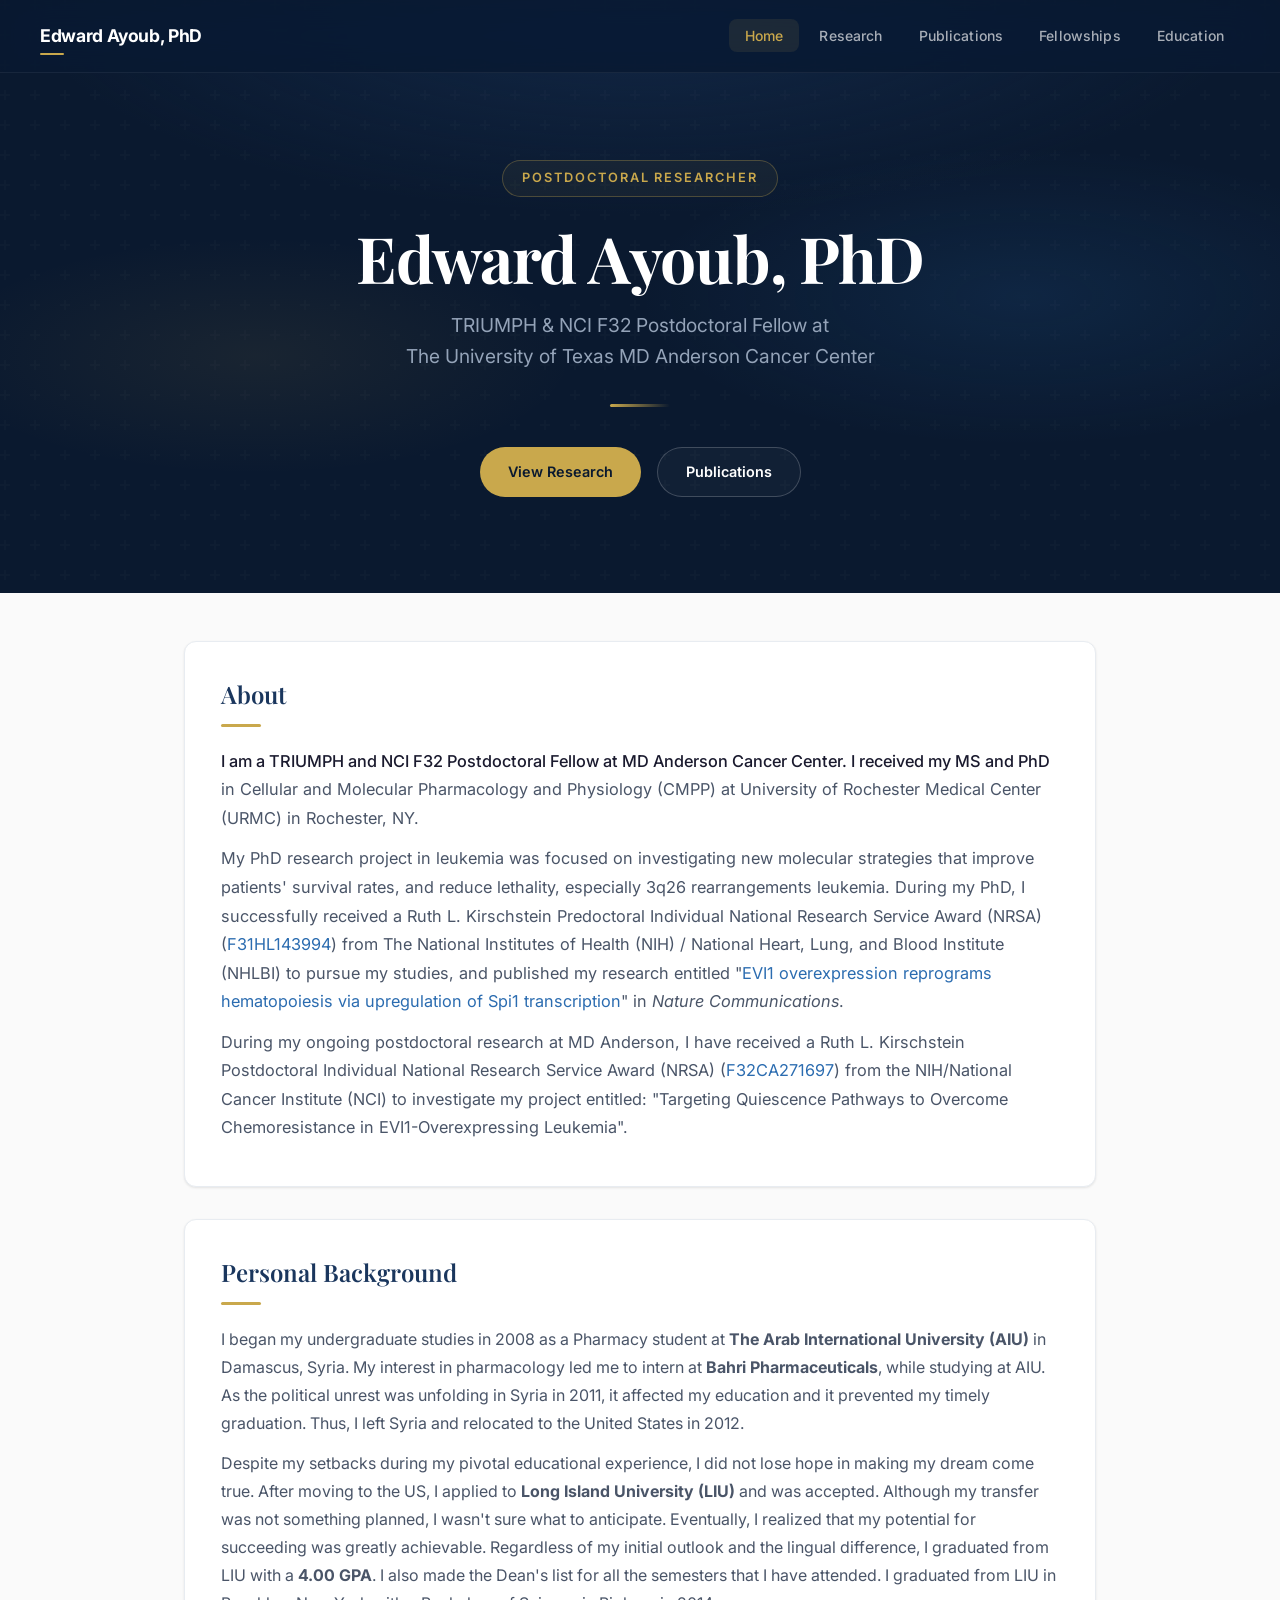
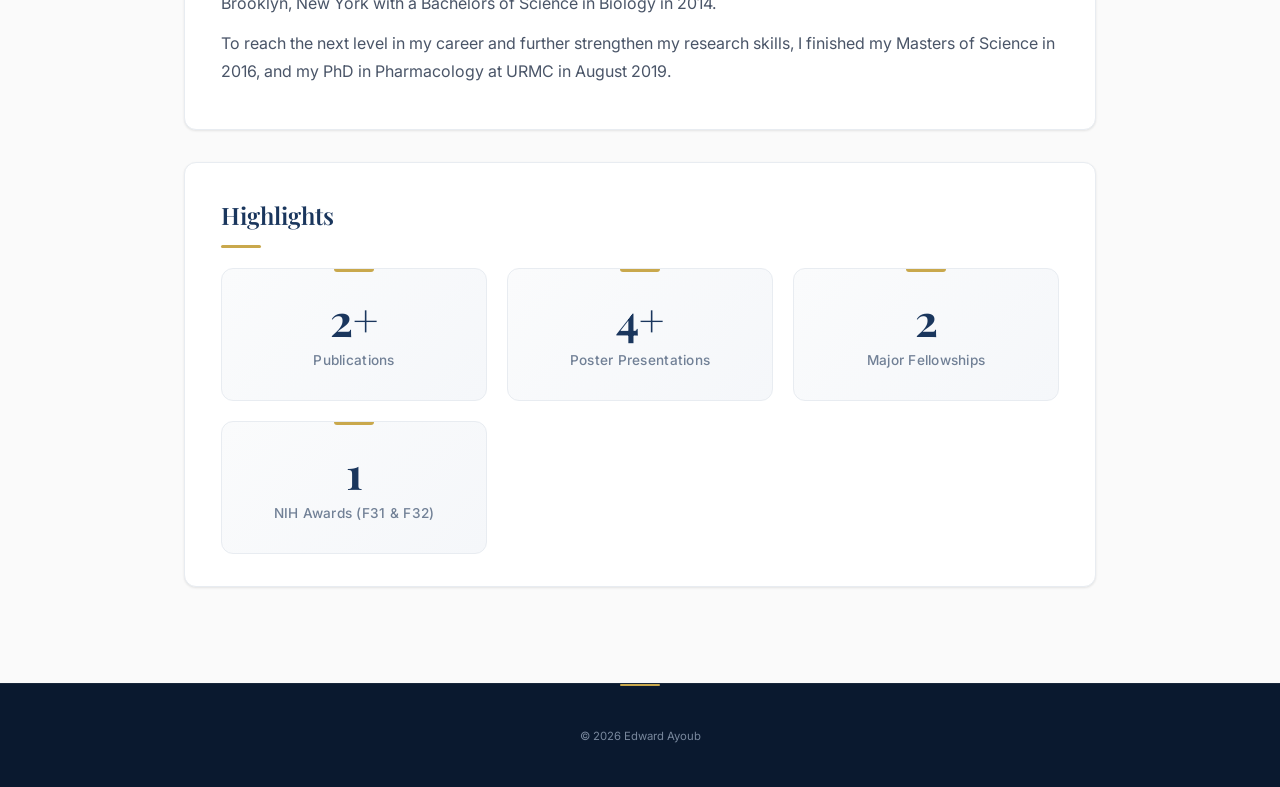
==== index.html @ 40de3624 "Redesign website with premium academic portfolio theme - Playfair Display + Inter font pairing for e" ====
<!doctype html>
<html lang="en">
<head>
  <meta charset="utf-8" />
  <meta name="viewport" content="width=device-width, initial-scale=1" />
  <title>Edward Ayoub, PhD</title>
  <meta name="description" content="Edward Ayoub, PhD — TRIUMPH/NCI F32 Postdoctoral Fellow at MD Anderson Cancer Center. Leukemia researcher, NIH-funded scientist." />
  <meta name="theme-color" content="#0a192f" />
  <link rel="stylesheet" href="styles.css" />
</head>
<body>

  <nav class="navbar">
    <div class="navbar-inner">
      <a class="nav-brand" href="index.html">Edward Ayoub, PhD</a>
      <button class="hamburger" aria-label="Toggle navigation" aria-expanded="false">&#9776;</button>
      <ul class="nav-links">
        <li><a href="index.html">Home</a></li>
        <li><a href="research.html">Research</a></li>
        <li><a href="publications.html">Publications</a></li>
        <li><a href="fellowships.html">Fellowships</a></li>
        <li><a href="education.html">Education</a></li>
      </ul>
    </div>
  </nav>

  <header class="hero">
    <div class="hero-content">
      <div class="hero-label reveal">Postdoctoral Researcher</div>
      <h1 class="reveal reveal-delay-1">Edward Ayoub, PhD</h1>
      <p class="subtitle reveal reveal-delay-2">TRIUMPH &amp; NCI F32 Postdoctoral Fellow at<br />The University of Texas MD Anderson Cancer Center</p>
      <div class="hero-divider reveal reveal-delay-3"></div>
      <div class="hero-links reveal reveal-delay-3">
        <a href="research.html" class="btn-primary">View Research</a>
        <a href="publications.html" class="btn-outline">Publications</a>
      </div>
    </div>
  </header>

  <main class="container">

    <section class="section-card intro-section reveal">
      <h2>About</h2>
      <p>
        I am a TRIUMPH and NCI F32 Postdoctoral Fellow at MD Anderson Cancer Center. I received my MS and PhD in Cellular and Molecular Pharmacology and Physiology (CMPP) at University of Rochester Medical Center (URMC) in Rochester, NY.
      </p>
      <p>
        My PhD research project in leukemia was focused on investigating new molecular strategies that improve patients' survival rates, and reduce lethality, especially 3q26 rearrangements leukemia. During my PhD, I successfully received a Ruth L. Kirschstein Predoctoral Individual National Research Service Award (NRSA) (<a href="https://reporter.nih.gov/search/xqMYMJYOhk6HEqbbfoUJxA/project-details/9617629">F31HL143994</a>) from The National Institutes of Health (NIH) / National Heart, Lung, and Blood Institute (NHLBI) to pursue my studies, and published my research entitled
        "<a href="https://www.nature.com/articles/s41467-018-06613-1">EVI1 overexpression reprograms hematopoiesis via upregulation of Spi1 transcription</a>" in <em>Nature Communications</em>.
      </p>
      <p>
        During my ongoing postdoctoral research at MD Anderson, I have received a Ruth L. Kirschstein Postdoctoral Individual National Research Service Award (NRSA) (<a href="https://reporter.nih.gov/search/xqMYMJYOhk6HEqbbfoUJxA/project-details/10390029">F32CA271697</a>) from the NIH/National Cancer Institute (NCI) to investigate my project entitled: "Targeting Quiescence Pathways to Overcome Chemoresistance in EVI1-Overexpressing Leukemia".
      </p>
    </section>

    <section class="section-card reveal">
      <h2>Personal Background</h2>
      <p>
        I began my undergraduate studies in 2008 as a Pharmacy student at <strong>The Arab International University (AIU)</strong> in Damascus, Syria. My interest in pharmacology led me to intern at <strong>Bahri Pharmaceuticals</strong>, while studying at AIU. As the political unrest was unfolding in Syria in 2011, it affected my education and it prevented my timely graduation. Thus, I left Syria and relocated to the United States in 2012.
      </p>
      <p>
        Despite my setbacks during my pivotal educational experience, I did not lose hope in making my dream come true. After moving to the US, I applied to <strong>Long Island University (LIU)</strong> and was accepted. Although my transfer was not something planned, I wasn't sure what to anticipate. Eventually, I realized that my potential for succeeding was greatly achievable. Regardless of my initial outlook and the lingual difference, I graduated from LIU with a <strong>4.00 GPA</strong>. I also made the Dean's list for all the semesters that I have attended. I graduated from LIU in Brooklyn, New York with a Bachelors of Science in Biology in 2014.
      </p>
      <p>
        To reach the next level in my career and further strengthen my research skills, I finished my Masters of Science in 2016, and my PhD in Pharmacology at URMC in August 2019.
      </p>
    </section>

    <section class="section-card reveal">
      <h2>Highlights</h2>
      <div class="highlights">
        <div class="highlight-card reveal reveal-delay-1">
          <div class="number" data-count="4" data-suffix="+">0</div>
          <div class="label">Publications</div>
        </div>
        <div class="highlight-card reveal reveal-delay-2">
          <div class="number" data-count="6" data-suffix="+">0</div>
          <div class="label">Poster Presentations</div>
        </div>
        <div class="highlight-card reveal reveal-delay-3">
          <div class="number" data-count="4" data-suffix="">0</div>
          <div class="label">Major Fellowships</div>
        </div>
        <div class="highlight-card reveal reveal-delay-4">
          <div class="number" data-count="2" data-suffix="">0</div>
          <div class="label">NIH Awards (F31 &amp; F32)</div>
        </div>
      </div>
    </section>

  </main>

  <footer>
    <small>&copy; <span id="year"></span></small>
  </footer>

  <script src="app.js"></script>
</body>
</html>
---- styles.css ----
/* ═══════════════════════════════════════════════════════
   Edward Ayoub, PhD — Premium Academic Portfolio
   ═══════════════════════════════════════════════════════ */

@import url('https://fonts.googleapis.com/css2?family=Inter:wght@300;400;500;600;700;800&family=Playfair+Display:ital,wght@0,500;0,600;0,700;1,500&display=swap');

:root {
  /* ── Color Palette ── */
  --bg: #fafafa;
  --bg-alt: #f3f4f6;
  --card: #ffffff;
  --text: #1a1a2e;
  --text-secondary: #4a5568;
  --muted: #718096;
  --accent: #1a365d;
  --accent-light: #2b6cb0;
  --accent-glow: #3182ce;
  --gold: #c9a84c;
  --gold-light: #d4b65c;
  --border: #e8ecf1;
  --border-light: #f0f3f7;
  --hero-bg: #0a192f;
  --hero-bg-2: #112240;
  --hero-text: #e2e8f0;
  --shadow-sm: 0 1px 3px rgba(0, 0, 0, 0.06), 0 1px 2px rgba(0, 0, 0, 0.04);
  --shadow-md: 0 4px 16px rgba(0, 0, 0, 0.08), 0 2px 4px rgba(0, 0, 0, 0.04);
  --shadow-lg: 0 12px 40px rgba(0, 0, 0, 0.1), 0 4px 12px rgba(0, 0, 0, 0.05);
  --shadow-xl: 0 20px 60px rgba(0, 0, 0, 0.12), 0 8px 20px rgba(0, 0, 0, 0.06);
  --radius: 12px;
  --radius-lg: 20px;
  --transition: 0.3s cubic-bezier(0.4, 0, 0.2, 1);
  --transition-slow: 0.5s cubic-bezier(0.4, 0, 0.2, 1);
}

/* ── Reset ── */
*,
*::before,
*::after {
  box-sizing: border-box;
  margin: 0;
  padding: 0;
}

html {
  scroll-behavior: smooth;
  -webkit-font-smoothing: antialiased;
  -moz-osx-font-smoothing: grayscale;
}

body {
  font-family: 'Inter', system-ui, -apple-system, sans-serif;
  color: var(--text);
  background: var(--bg);
  line-height: 1.7;
  overflow-x: hidden;
}

::selection {
  background: var(--gold);
  color: var(--hero-bg);
}

a {
  color: var(--accent-light);
  text-decoration: none;
  transition: color var(--transition);
}

a:hover {
  color: var(--gold);
}

img {
  max-width: 100%;
  display: block;
}

/* ═══════════════════════════════════════════════════════
   Navigation
   ═══════════════════════════════════════════════════════ */
.navbar {
  position: fixed;
  top: 0;
  left: 0;
  right: 0;
  z-index: 1000;
  padding: 0 2rem;
  background: rgba(10, 25, 47, 0.85);
  backdrop-filter: blur(20px) saturate(180%);
  -webkit-backdrop-filter: blur(20px) saturate(180%);
  border-bottom: 1px solid rgba(255, 255, 255, 0.06);
  transition: all var(--transition);
}

.navbar.scrolled {
  background: rgba(10, 25, 47, 0.95);
  box-shadow: 0 4px 30px rgba(0, 0, 0, 0.2);
}

.navbar-inner {
  max-width: 1200px;
  margin: 0 auto;
  display: flex;
  align-items: center;
  justify-content: space-between;
  height: 72px;
}

.nav-brand {
  color: #fff;
  font-weight: 700;
  font-size: 1.1rem;
  text-decoration: none;
  letter-spacing: -0.02em;
  transition: color var(--transition);
  position: relative;
}

.nav-brand::after {
  content: '';
  position: absolute;
  bottom: -4px;
  left: 0;
  width: 24px;
  height: 2px;
  background: var(--gold);
  border-radius: 2px;
}

.nav-brand:hover {
  color: var(--gold);
}

.nav-links {
  list-style: none;
  display: flex;
  gap: 0.25rem;
  align-items: center;
}

.nav-links a {
  color: rgba(255, 255, 255, 0.65);
  text-decoration: none;
  padding: 0.5rem 1rem;
  border-radius: 8px;
  font-size: 0.875rem;
  font-weight: 500;
  letter-spacing: 0.01em;
  transition: all var(--transition);
  position: relative;
}

.nav-links a:hover {
  color: #fff;
  background: rgba(255, 255, 255, 0.08);
}

.nav-links a.active {
  color: var(--gold);
  background: rgba(201, 168, 76, 0.1);
}

.hamburger {
  display: none;
  background: none;
  border: 1px solid rgba(255, 255, 255, 0.15);
  color: #fff;
  font-size: 1.25rem;
  cursor: pointer;
  padding: 0.4rem 0.6rem;
  border-radius: 8px;
  transition: all var(--transition);
}

.hamburger:hover {
  background: rgba(255, 255, 255, 0.08);
  border-color: rgba(255, 255, 255, 0.25);
}

/* ═══════════════════════════════════════════════════════
   Hero Section (Home Page)
   ═══════════════════════════════════════════════════════ */
.hero {
  background: var(--hero-bg);
  color: var(--hero-text);
  text-align: center;
  padding: 10rem 2rem 6rem;
  position: relative;
  overflow: hidden;
}

.hero::before {
  content: '';
  position: absolute;
  top: 0;
  left: 0;
  right: 0;
  bottom: 0;
  background:
    radial-gradient(ellipse 80% 60% at 50% 0%, rgba(26, 54, 93, 0.5) 0%, transparent 60%),
    radial-gradient(ellipse 60% 50% at 80% 50%, rgba(49, 130, 206, 0.12) 0%, transparent 50%),
    radial-gradient(ellipse 50% 40% at 20% 60%, rgba(201, 168, 76, 0.08) 0%, transparent 50%);
  pointer-events: none;
}

.hero::after {
  content: '';
  position: absolute;
  top: 0;
  left: 0;
  right: 0;
  bottom: 0;
  background-image: url("data:image/svg+xml,%3Csvg width='60' height='60' viewBox='0 0 60 60' xmlns='http://www.w3.org/2000/svg'%3E%3Cg fill='none' fill-rule='evenodd'%3E%3Cg fill='%23ffffff' fill-opacity='0.015'%3E%3Cpath d='M36 34v-4h-2v4h-4v2h4v4h2v-4h4v-2h-4zm0-30V0h-2v4h-4v2h4v4h2V6h4V4h-4zM6 34v-4H4v4H0v2h4v4h2v-4h4v-2H6zM6 4V0H4v4H0v2h4v4h2V6h4V4H6z'/%3E%3C/g%3E%3C/g%3E%3C/svg%3E");
  pointer-events: none;
}

.hero-content {
  position: relative;
  z-index: 1;
  max-width: 800px;
  margin: 0 auto;
}

.hero-label {
  display: inline-block;
  font-size: 0.8rem;
  font-weight: 600;
  letter-spacing: 0.15em;
  text-transform: uppercase;
  color: var(--gold);
  margin-bottom: 1.5rem;
  padding: 0.4rem 1.2rem;
  border: 1px solid rgba(201, 168, 76, 0.3);
  border-radius: 50px;
  background: rgba(201, 168, 76, 0.06);
}

.hero h1 {
  font-family: 'Playfair Display', Georgia, serif;
  font-size: clamp(2.5rem, 5.5vw, 4rem);
  font-weight: 700;
  line-height: 1.15;
  letter-spacing: -0.02em;
  margin-bottom: 1rem;
  color: #fff;
}

.hero .subtitle {
  font-size: clamp(1rem, 2vw, 1.2rem);
  color: #94a3b8;
  font-weight: 400;
  line-height: 1.6;
  margin-bottom: 2rem;
  max-width: 600px;
  margin-left: auto;
  margin-right: auto;
}

.hero-links {
  display: flex;
  gap: 1rem;
  justify-content: center;
  flex-wrap: wrap;
  margin-top: 2.5rem;
}

.hero-links a {
  display: inline-flex;
  align-items: center;
  gap: 0.5rem;
  padding: 0.75rem 1.75rem;
  border-radius: 50px;
  font-size: 0.9rem;
  font-weight: 600;
  transition: all var(--transition);
  text-decoration: none;
}

.hero-links .btn-primary {
  background: var(--gold);
  color: var(--hero-bg);
}

.hero-links .btn-primary:hover {
  background: var(--gold-light);
  transform: translateY(-2px);
  box-shadow: 0 8px 30px rgba(201, 168, 76, 0.25);
}

.hero-links .btn-outline {
  border: 1px solid rgba(255, 255, 255, 0.2);
  color: #fff;
  background: rgba(255, 255, 255, 0.03);
}

.hero-links .btn-outline:hover {
  border-color: rgba(255, 255, 255, 0.4);
  background: rgba(255, 255, 255, 0.08);
  transform: translateY(-2px);
}

.hero-divider {
  width: 60px;
  height: 3px;
  background: linear-gradient(90deg, var(--gold), transparent);
  margin: 0 auto;
  border-radius: 3px;
  position: relative;
  z-index: 1;
}

/* ═══════════════════════════════════════════════════════
   Page Header (Sub-pages)
   ═══════════════════════════════════════════════════════ */
.page-header {
  background: var(--hero-bg);
  color: var(--hero-text);
  text-align: center;
  padding: 8rem 2rem 3.5rem;
  position: relative;
  overflow: hidden;
}

.page-header::before {
  content: '';
  position: absolute;
  top: 0;
  left: 0;
  right: 0;
  bottom: 0;
  background:
    radial-gradient(ellipse 80% 50% at 50% 0%, rgba(26, 54, 93, 0.4) 0%, transparent 60%),
    radial-gradient(ellipse 50% 40% at 80% 60%, rgba(201, 168, 76, 0.06) 0%, transparent 50%);
  pointer-events: none;
}

.page-header h1 {
  font-family: 'Playfair Display', Georgia, serif;
  font-size: clamp(2rem, 4vw, 3rem);
  font-weight: 700;
  letter-spacing: -0.02em;
  position: relative;
  z-index: 1;
}

.page-header .subtitle {
  color: #94a3b8;
  font-size: 1rem;
  margin-top: 0.75rem;
  position: relative;
  z-index: 1;
  font-weight: 400;
}

.page-header .header-line {
  width: 50px;
  height: 3px;
  background: var(--gold);
  margin: 1.5rem auto 0;
  border-radius: 3px;
  position: relative;
  z-index: 1;
}

/* ═══════════════════════════════════════════════════════
   Main Content Container
   ═══════════════════════════════════════════════════════ */
.container {
  max-width: 960px;
  margin: 0 auto;
  padding: 3rem 1.5rem 4rem;
}

/* ═══════════════════════════════════════════════════════
   Section Cards
   ═══════════════════════════════════════════════════════ */
.section-card {
  background: var(--card);
  border: 1px solid var(--border);
  border-radius: var(--radius);
  padding: 2rem 2.25rem;
  margin-bottom: 2rem;
  box-shadow: var(--shadow-sm);
  transition: all var(--transition);
}

.section-card:hover {
  box-shadow: var(--shadow-md);
  border-color: var(--border-light);
}

.section-card h2 {
  font-family: 'Playfair Display', Georgia, serif;
  font-size: 1.5rem;
  font-weight: 600;
  margin-bottom: 1.25rem;
  color: var(--accent);
  padding-bottom: 0.75rem;
  border-bottom: none;
  position: relative;
}

.section-card h2::after {
  content: '';
  position: absolute;
  bottom: 0;
  left: 0;
  width: 40px;
  height: 3px;
  background: var(--gold);
  border-radius: 3px;
}

.section-card h3 {
  font-size: 1.05rem;
  margin: 1.5rem 0 0.5rem;
  color: var(--text);
  font-weight: 600;
}

.section-card p {
  margin-bottom: 0.75rem;
  color: var(--text-secondary);
  line-height: 1.75;
}

.section-card ul {
  padding-left: 1.5rem;
  margin-bottom: 0.75rem;
}

.section-card li {
  margin-bottom: 0.4rem;
  color: var(--text-secondary);
  line-height: 1.7;
}

/* ═══════════════════════════════════════════════════════
   Scroll Reveal Animations
   ═══════════════════════════════════════════════════════ */
.reveal {
  opacity: 0;
  transform: translateY(30px);
  transition: opacity 0.7s cubic-bezier(0.4, 0, 0.2, 1),
              transform 0.7s cubic-bezier(0.4, 0, 0.2, 1);
}

.reveal.visible {
  opacity: 1;
  transform: translateY(0);
}

.reveal-delay-1 { transition-delay: 0.1s; }
.reveal-delay-2 { transition-delay: 0.2s; }
.reveal-delay-3 { transition-delay: 0.3s; }
.reveal-delay-4 { transition-delay: 0.4s; }

/* ═══════════════════════════════════════════════════════
   Entry / Experience Items
   ═══════════════════════════════════════════════════════ */
.entry {
  margin-bottom: 2rem;
  padding-bottom: 1.75rem;
  border-bottom: 1px solid var(--border-light);
  position: relative;
}

.entry:last-child {
  border-bottom: none;
  margin-bottom: 0;
  padding-bottom: 0;
}

.entry-header {
  margin-bottom: 0.5rem;
}

.entry-title {
  font-size: 1.05rem;
  font-weight: 700;
  color: var(--text);
  line-height: 1.4;
}

.entry-meta {
  font-size: 0.88rem;
  color: var(--muted);
  margin-top: 0.25rem;
  line-height: 1.5;
}

.entry-body {
  margin-top: 0.75rem;
}

.entry-body p {
  margin-bottom: 0.5rem;
  color: var(--text-secondary);
}

.entry-body ul {
  padding-left: 1.25rem;
}

.entry-body li {
  color: var(--text-secondary);
  line-height: 1.7;
  margin-bottom: 0.35rem;
}

/* ═══════════════════════════════════════════════════════
   Significance Blocks
   ═══════════════════════════════════════════════════════ */
.significance {
  background: linear-gradient(135deg, #f8fafc, #f1f5f9);
  border-left: 3px solid var(--gold);
  padding: 1rem 1.25rem;
  border-radius: 0 var(--radius) var(--radius) 0;
  margin-top: 1rem;
}

.significance strong {
  display: block;
  margin-bottom: 0.5rem;
  font-size: 0.85rem;
  color: var(--gold);
  letter-spacing: 0.05em;
  text-transform: uppercase;
  font-weight: 700;
}

.significance ul {
  padding-left: 1.25rem;
  margin: 0;
}

.significance li {
  margin-bottom: 0.3rem;
  font-size: 0.93rem;
  color: var(--text-secondary);
}

/* ═══════════════════════════════════════════════════════
   Publication / Poster Items
   ═══════════════════════════════════════════════════════ */
.pub-item {
  margin-bottom: 1.75rem;
  padding-bottom: 1.5rem;
  border-bottom: 1px solid var(--border-light);
  padding-left: 1.25rem;
  position: relative;
}

.pub-item::before {
  content: '';
  position: absolute;
  left: 0;
  top: 0.45rem;
  width: 6px;
  height: 6px;
  border-radius: 50%;
  background: var(--gold);
}

.pub-item:last-child {
  border-bottom: none;
  margin-bottom: 0;
  padding-bottom: 0;
}

.pub-title {
  font-weight: 600;
  font-size: 0.98rem;
  color: var(--text);
  line-height: 1.5;
}

.pub-title a {
  color: var(--accent-light);
  transition: color var(--transition);
}

.pub-title a:hover {
  color: var(--gold);
}

.pub-date {
  font-size: 0.82rem;
  color: var(--muted);
  margin-top: 0.25rem;
  font-weight: 500;
}

.pub-note {
  margin-top: 0.5rem;
  font-size: 0.9rem;
  color: var(--muted);
  font-style: italic;
  line-height: 1.6;
}

/* ═══════════════════════════════════════════════════════
   Fellowship / Award Items
   ═══════════════════════════════════════════════════════ */
.award-item {
  margin-bottom: 1.75rem;
  padding-bottom: 1.5rem;
  border-bottom: 1px solid var(--border-light);
}

.award-item:last-child {
  border-bottom: none;
  margin-bottom: 0;
  padding-bottom: 0;
}

.award-title {
  font-weight: 700;
  font-size: 1rem;
  color: var(--text);
  line-height: 1.4;
}

.award-amount {
  display: inline-block;
  font-weight: 700;
  color: var(--gold);
  font-size: 0.93rem;
  margin-top: 0.25rem;
}

/* ═══════════════════════════════════════════════════════
   Skills Grid
   ═══════════════════════════════════════════════════════ */
.skills-grid {
  display: grid;
  grid-template-columns: repeat(auto-fill, minmax(280px, 1fr));
  gap: 1.5rem;
}

.skills-grid .section-card {
  margin-bottom: 0;
}

.skill-list {
  list-style: none;
  padding: 0;
}

.skill-list li {
  padding: 0.45rem 0;
  border-bottom: 1px solid var(--border-light);
  font-size: 0.92rem;
  color: var(--text-secondary);
  display: flex;
  align-items: center;
  gap: 0.6rem;
}

.skill-list li::before {
  content: '';
  width: 5px;
  height: 5px;
  border-radius: 50%;
  background: var(--gold);
  flex-shrink: 0;
}

.skill-list li:last-child {
  border-bottom: none;
}

/* ═══════════════════════════════════════════════════════
   Highlights Section (Home Page)
   ═══════════════════════════════════════════════════════ */
.highlights {
  display: grid;
  grid-template-columns: repeat(auto-fit, minmax(200px, 1fr));
  gap: 1.25rem;
  margin-top: 1.25rem;
}

.highlight-card {
  background: linear-gradient(135deg, #fafbfc, #f5f7fa);
  border: 1px solid var(--border);
  border-radius: var(--radius);
  padding: 1.75rem 1.25rem;
  text-align: center;
  transition: all var(--transition);
  position: relative;
  overflow: hidden;
}

.highlight-card::before {
  content: '';
  position: absolute;
  top: 0;
  left: 50%;
  transform: translateX(-50%);
  width: 40px;
  height: 3px;
  background: var(--gold);
  border-radius: 0 0 3px 3px;
}

.highlight-card:hover {
  transform: translateY(-4px);
  box-shadow: var(--shadow-lg);
  border-color: rgba(201, 168, 76, 0.2);
}

.highlight-card .number {
  font-family: 'Playfair Display', Georgia, serif;
  font-size: 2.75rem;
  font-weight: 700;
  color: var(--accent);
  line-height: 1;
}

.highlight-card .label {
  font-size: 0.85rem;
  color: var(--muted);
  margin-top: 0.5rem;
  font-weight: 500;
  letter-spacing: 0.02em;
}

/* ═══════════════════════════════════════════════════════
   About / Intro Section
   ═══════════════════════════════════════════════════════ */
.intro-section {
  position: relative;
}

.intro-section p {
  font-size: 1.02rem;
  color: var(--text-secondary);
}

.intro-section p:first-of-type::first-line {
  font-weight: 500;
  color: var(--text);
}

/* ═══════════════════════════════════════════════════════
   Footer
   ═══════════════════════════════════════════════════════ */
footer {
  background: var(--hero-bg);
  color: #94a3b8;
  text-align: center;
  padding: 2.5rem 1.5rem;
  font-size: 0.85rem;
  border-top: 1px solid rgba(255, 255, 255, 0.06);
  position: relative;
}

footer::before {
  content: '';
  position: absolute;
  top: 0;
  left: 50%;
  transform: translateX(-50%);
  width: 40px;
  height: 2px;
  background: var(--gold);
  border-radius: 2px;
}

footer small {
  opacity: 0.8;
}

/* ═══════════════════════════════════════════════════════
   Responsive Design
   ═══════════════════════════════════════════════════════ */
@media (max-width: 768px) {
  .hamburger {
    display: block;
  }

  .nav-links {
    display: none;
    position: absolute;
    top: 72px;
    left: 0;
    right: 0;
    background: rgba(10, 25, 47, 0.98);
    backdrop-filter: blur(20px);
    -webkit-backdrop-filter: blur(20px);
    flex-direction: column;
    padding: 1rem 1.5rem 1.5rem;
    box-shadow: 0 16px 40px rgba(0, 0, 0, 0.3);
    border-bottom: 1px solid rgba(255, 255, 255, 0.06);
  }

  .nav-links.open {
    display: flex;
  }

  .nav-links a {
    padding: 0.75rem 1rem;
    font-size: 0.95rem;
    border-radius: 8px;
  }

  .hero {
    padding: 8rem 1.5rem 4rem;
  }

  .page-header {
    padding: 7rem 1.5rem 2.5rem;
  }

  .container {
    padding: 2rem 1rem 3rem;
  }

  .section-card {
    padding: 1.5rem;
    border-radius: 10px;
  }

  .highlights {
    grid-template-columns: repeat(2, 1fr);
    gap: 0.75rem;
  }

  .highlight-card {
    padding: 1.25rem 0.75rem;
  }

  .highlight-card .number {
    font-size: 2rem;
  }

  .skills-grid {
    grid-template-columns: 1fr;
  }

  .hero-links {
    flex-direction: column;
    align-items: center;
  }

  .hero-links a {
    width: 100%;
    max-width: 260px;
    justify-content: center;
  }
}

@media (max-width: 480px) {
  .navbar {
    padding: 0 1rem;
  }

  .highlights {
    grid-template-columns: 1fr 1fr;
  }

  .section-card {
    padding: 1.25rem;
  }

  .pub-item {
    padding-left: 1rem;
  }
}

/* ═══════════════════════════════════════════════════════
   Print Styles
   ═══════════════════════════════════════════════════════ */
@media print {
  .navbar,
  .hamburger {
    display: none !important;
  }

  .hero,
  .page-header {
    background: #fff !important;
    color: #000 !important;
    padding-top: 2rem !important;
  }

  .hero h1,
  .page-header h1 {
    color: #000 !important;
  }

  .section-card {
    box-shadow: none !important;
    border: 1px solid #ddd !important;
    break-inside: avoid;
  }

  footer {
    background: #fff !important;
    color: #666 !important;
  }
}
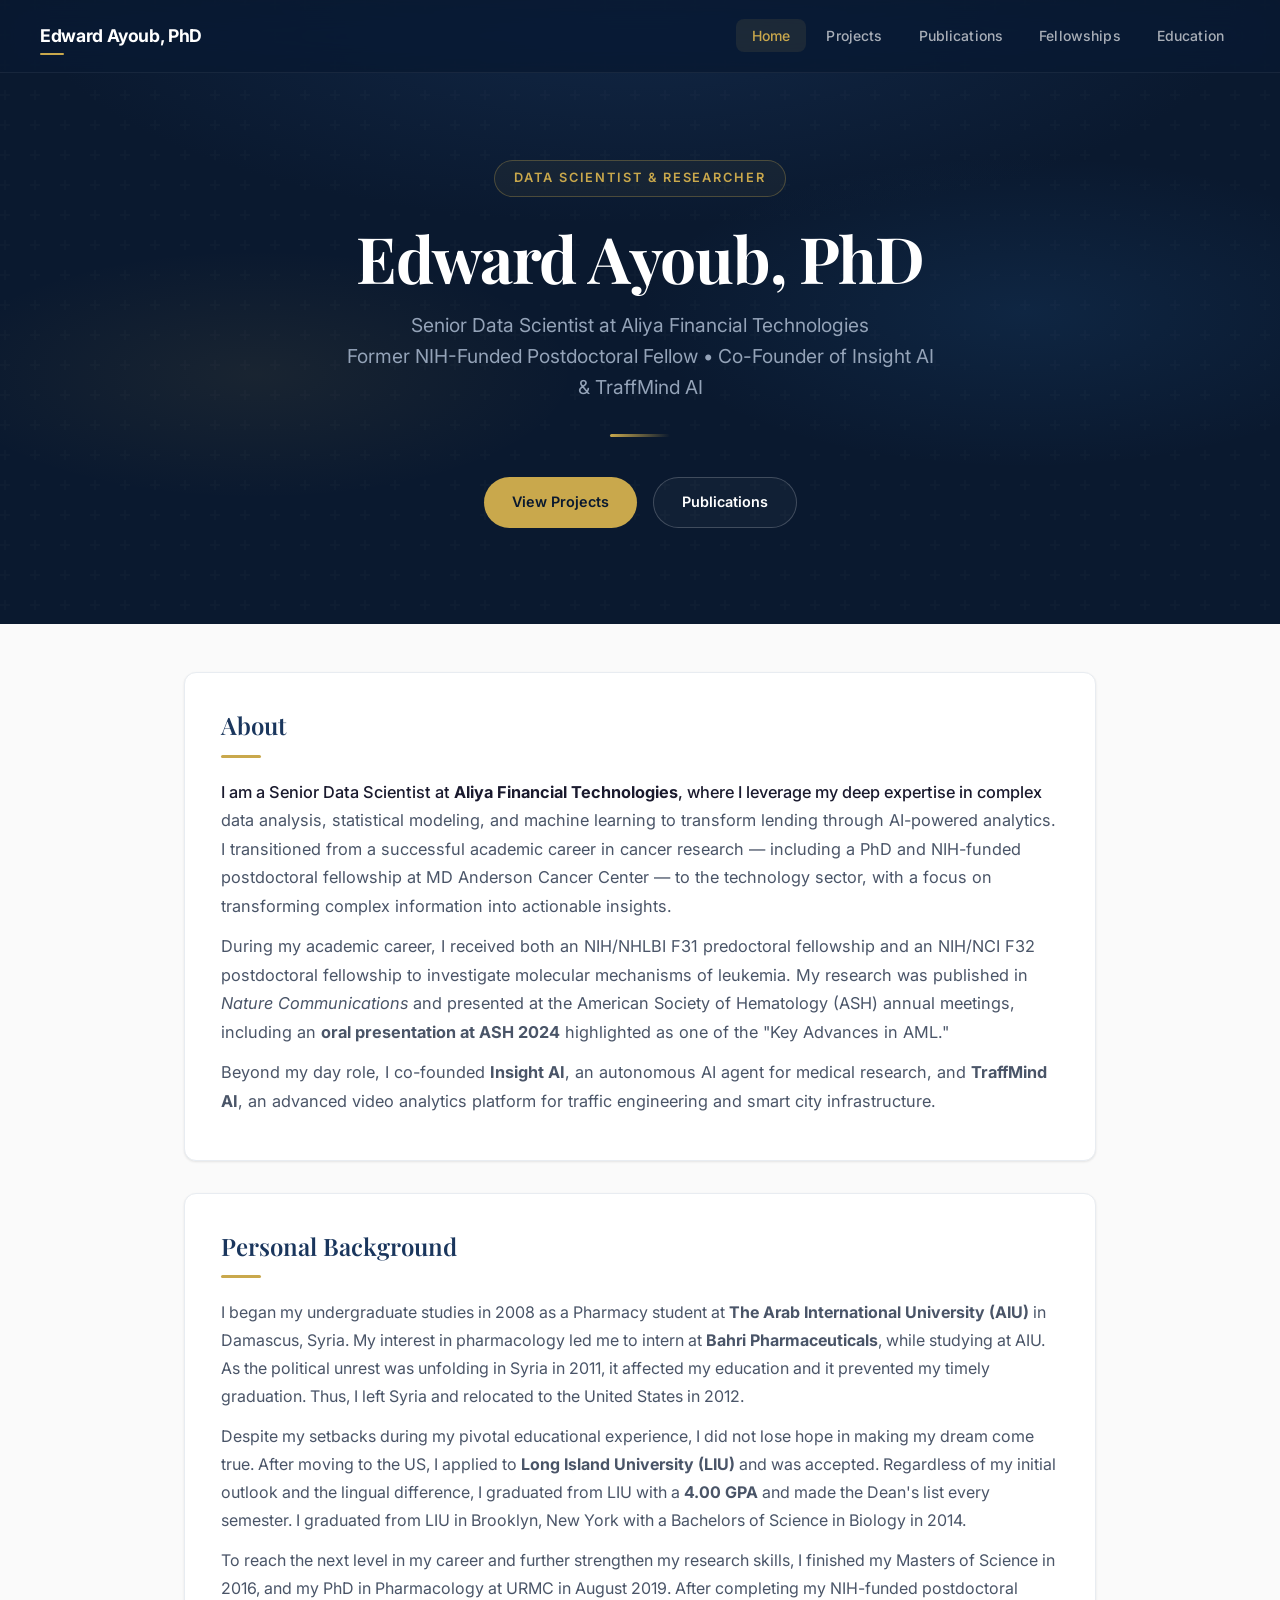
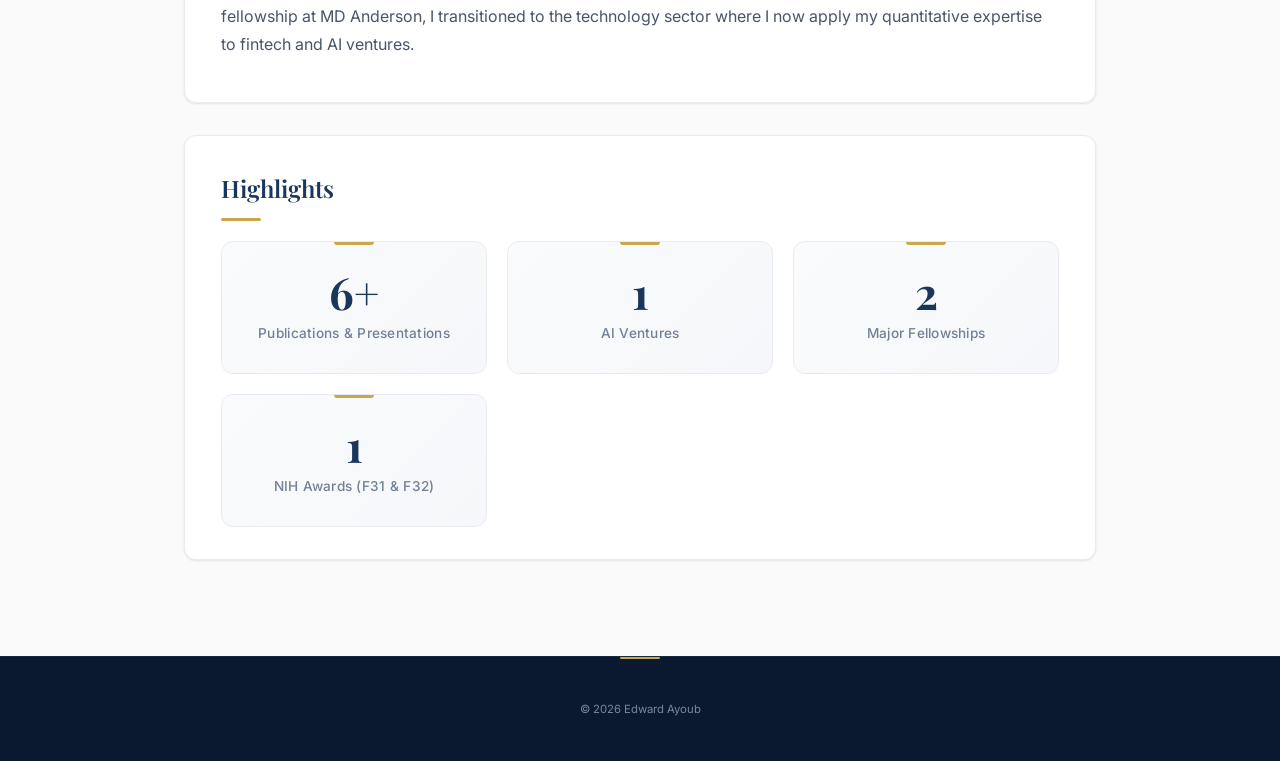
==== commit eb932b43: "Replace Research page with Projects, update for current role at Aliya - Homepage: updated hero/about" ====
--- a/index.html
+++ b/index.html
@@ -4,7 +4,7 @@
   <meta charset="utf-8" />
   <meta name="viewport" content="width=device-width, initial-scale=1" />
   <title>Edward Ayoub, PhD</title>
-  <meta name="description" content="Edward Ayoub, PhD — TRIUMPH/NCI F32 Postdoctoral Fellow at MD Anderson Cancer Center. Leukemia researcher, NIH-funded scientist." />
+  <meta name="description" content="Edward Ayoub, PhD — Senior Data Scientist at Aliya Financial Technologies. Former NIH-funded cancer researcher at MD Anderson. Co-founder of Insight AI and TraffMind AI." />
   <meta name="theme-color" content="#0a192f" />
   <link rel="stylesheet" href="styles.css" />
 </head>
@@ -16,7 +16,7 @@
       <button class="hamburger" aria-label="Toggle navigation" aria-expanded="false">&#9776;</button>
       <ul class="nav-links">
         <li><a href="index.html">Home</a></li>
-        <li><a href="research.html">Research</a></li>
+        <li><a href="projects.html">Projects</a></li>
         <li><a href="publications.html">Publications</a></li>
         <li><a href="fellowships.html">Fellowships</a></li>
         <li><a href="education.html">Education</a></li>
@@ -26,12 +26,12 @@
 
   <header class="hero">
     <div class="hero-content">
-      <div class="hero-label reveal">Postdoctoral Researcher</div>
+      <div class="hero-label reveal">Data Scientist &amp; Researcher</div>
       <h1 class="reveal reveal-delay-1">Edward Ayoub, PhD</h1>
-      <p class="subtitle reveal reveal-delay-2">TRIUMPH &amp; NCI F32 Postdoctoral Fellow at<br />The University of Texas MD Anderson Cancer Center</p>
+      <p class="subtitle reveal reveal-delay-2">Senior Data Scientist at Aliya Financial Technologies<br />Former NIH-Funded Postdoctoral Fellow &bull; Co-Founder of Insight AI &amp; TraffMind AI</p>
       <div class="hero-divider reveal reveal-delay-3"></div>
       <div class="hero-links reveal reveal-delay-3">
-        <a href="research.html" class="btn-primary">View Research</a>
+        <a href="projects.html" class="btn-primary">View Projects</a>
         <a href="publications.html" class="btn-outline">Publications</a>
       </div>
     </div>
@@ -42,14 +42,13 @@
     <section class="section-card intro-section reveal">
       <h2>About</h2>
       <p>
-        I am a TRIUMPH and NCI F32 Postdoctoral Fellow at MD Anderson Cancer Center. I received my MS and PhD in Cellular and Molecular Pharmacology and Physiology (CMPP) at University of Rochester Medical Center (URMC) in Rochester, NY.
+        I am a Senior Data Scientist at <strong>Aliya Financial Technologies</strong>, where I leverage my deep expertise in complex data analysis, statistical modeling, and machine learning to transform lending through AI-powered analytics. I transitioned from a successful academic career in cancer research — including a PhD and NIH-funded postdoctoral fellowship at MD Anderson Cancer Center — to the technology sector, with a focus on transforming complex information into actionable insights.
       </p>
       <p>
-        My PhD research project in leukemia was focused on investigating new molecular strategies that improve patients' survival rates, and reduce lethality, especially 3q26 rearrangements leukemia. During my PhD, I successfully received a Ruth L. Kirschstein Predoctoral Individual National Research Service Award (NRSA) (<a href="https://reporter.nih.gov/search/xqMYMJYOhk6HEqbbfoUJxA/project-details/9617629">F31HL143994</a>) from The National Institutes of Health (NIH) / National Heart, Lung, and Blood Institute (NHLBI) to pursue my studies, and published my research entitled
-        "<a href="https://www.nature.com/articles/s41467-018-06613-1">EVI1 overexpression reprograms hematopoiesis via upregulation of Spi1 transcription</a>" in <em>Nature Communications</em>.
+        During my academic career, I received both an NIH/NHLBI F31 predoctoral fellowship and an NIH/NCI F32 postdoctoral fellowship to investigate molecular mechanisms of leukemia. My research was published in <em>Nature Communications</em> and presented at the American Society of Hematology (ASH) annual meetings, including an <strong>oral presentation at ASH 2024</strong> highlighted as one of the "Key Advances in AML."
       </p>
       <p>
-        During my ongoing postdoctoral research at MD Anderson, I have received a Ruth L. Kirschstein Postdoctoral Individual National Research Service Award (NRSA) (<a href="https://reporter.nih.gov/search/xqMYMJYOhk6HEqbbfoUJxA/project-details/10390029">F32CA271697</a>) from the NIH/National Cancer Institute (NCI) to investigate my project entitled: "Targeting Quiescence Pathways to Overcome Chemoresistance in EVI1-Overexpressing Leukemia".
+        Beyond my day role, I co-founded <strong>Insight AI</strong>, an autonomous AI agent for medical research, and <strong>TraffMind AI</strong>, an advanced video analytics platform for traffic engineering and smart city infrastructure.
       </p>
     </section>
 
@@ -59,10 +58,10 @@
         I began my undergraduate studies in 2008 as a Pharmacy student at <strong>The Arab International University (AIU)</strong> in Damascus, Syria. My interest in pharmacology led me to intern at <strong>Bahri Pharmaceuticals</strong>, while studying at AIU. As the political unrest was unfolding in Syria in 2011, it affected my education and it prevented my timely graduation. Thus, I left Syria and relocated to the United States in 2012.
       </p>
       <p>
-        Despite my setbacks during my pivotal educational experience, I did not lose hope in making my dream come true. After moving to the US, I applied to <strong>Long Island University (LIU)</strong> and was accepted. Although my transfer was not something planned, I wasn't sure what to anticipate. Eventually, I realized that my potential for succeeding was greatly achievable. Regardless of my initial outlook and the lingual difference, I graduated from LIU with a <strong>4.00 GPA</strong>. I also made the Dean's list for all the semesters that I have attended. I graduated from LIU in Brooklyn, New York with a Bachelors of Science in Biology in 2014.
+        Despite my setbacks during my pivotal educational experience, I did not lose hope in making my dream come true. After moving to the US, I applied to <strong>Long Island University (LIU)</strong> and was accepted. Regardless of my initial outlook and the lingual difference, I graduated from LIU with a <strong>4.00 GPA</strong> and made the Dean's list every semester. I graduated from LIU in Brooklyn, New York with a Bachelors of Science in Biology in 2014.
       </p>
       <p>
-        To reach the next level in my career and further strengthen my research skills, I finished my Masters of Science in 2016, and my PhD in Pharmacology at URMC in August 2019.
+        To reach the next level in my career and further strengthen my research skills, I finished my Masters of Science in 2016, and my PhD in Pharmacology at URMC in August 2019. After completing my NIH-funded postdoctoral fellowship at MD Anderson, I transitioned to the technology sector where I now apply my quantitative expertise to fintech and AI ventures.
       </p>
     </section>
 
@@ -70,12 +69,12 @@
       <h2>Highlights</h2>
       <div class="highlights">
         <div class="highlight-card reveal reveal-delay-1">
-          <div class="number" data-count="4" data-suffix="+">0</div>
-          <div class="label">Publications</div>
+          <div class="number" data-count="10" data-suffix="+">0</div>
+          <div class="label">Publications &amp; Presentations</div>
         </div>
         <div class="highlight-card reveal reveal-delay-2">
-          <div class="number" data-count="6" data-suffix="+">0</div>
-          <div class="label">Poster Presentations</div>
+          <div class="number" data-count="3" data-suffix="">0</div>
+          <div class="label">AI Ventures</div>
         </div>
         <div class="highlight-card reveal reveal-delay-3">
           <div class="number" data-count="4" data-suffix="">0</div>
--- a/styles.css
+++ b/styles.css
@@ -726,6 +726,126 @@
 }
 
 /* ═══════════════════════════════════════════════════════
+   Project Cards (Projects Page)
+   ═══════════════════════════════════════════════════════ */
+.project-grid {
+  display: grid;
+  grid-template-columns: repeat(auto-fill, minmax(420px, 1fr));
+  gap: 1.5rem;
+  margin-bottom: 2rem;
+}
+
+.project-card {
+  background: var(--card);
+  border: 1px solid var(--border);
+  border-radius: var(--radius);
+  padding: 2rem 2.25rem;
+  box-shadow: var(--shadow-sm);
+  transition: all var(--transition);
+  position: relative;
+  overflow: hidden;
+  display: flex;
+  flex-direction: column;
+}
+
+.project-card::before {
+  content: '';
+  position: absolute;
+  top: 0;
+  left: 0;
+  right: 0;
+  height: 3px;
+  background: linear-gradient(90deg, var(--gold), var(--accent-light));
+}
+
+.project-card:hover {
+  transform: translateY(-4px);
+  box-shadow: var(--shadow-lg);
+  border-color: rgba(201, 168, 76, 0.2);
+}
+
+.project-card .project-tag {
+  display: inline-block;
+  font-size: 0.72rem;
+  font-weight: 700;
+  letter-spacing: 0.1em;
+  text-transform: uppercase;
+  color: var(--gold);
+  background: rgba(201, 168, 76, 0.08);
+  border: 1px solid rgba(201, 168, 76, 0.2);
+  padding: 0.25rem 0.75rem;
+  border-radius: 50px;
+  margin-bottom: 1rem;
+  width: fit-content;
+}
+
+.project-card h3 {
+  font-family: 'Playfair Display', Georgia, serif;
+  font-size: 1.35rem;
+  font-weight: 600;
+  color: var(--accent);
+  margin-bottom: 0.5rem;
+  line-height: 1.3;
+}
+
+.project-card .project-role {
+  font-size: 0.88rem;
+  color: var(--muted);
+  margin-bottom: 1rem;
+  font-weight: 500;
+}
+
+.project-card p {
+  color: var(--text-secondary);
+  line-height: 1.75;
+  margin-bottom: 0.75rem;
+  font-size: 0.95rem;
+  flex-grow: 1;
+}
+
+.project-card ul {
+  padding-left: 1.25rem;
+  margin-bottom: 0.75rem;
+}
+
+.project-card li {
+  color: var(--text-secondary);
+  line-height: 1.7;
+  margin-bottom: 0.3rem;
+  font-size: 0.93rem;
+}
+
+.project-card .project-links {
+  display: flex;
+  gap: 0.75rem;
+  flex-wrap: wrap;
+  margin-top: 1rem;
+  padding-top: 1rem;
+  border-top: 1px solid var(--border-light);
+}
+
+.project-card .project-links a {
+  font-size: 0.82rem;
+  font-weight: 600;
+  color: var(--accent-light);
+  transition: color var(--transition);
+}
+
+.project-card .project-links a:hover {
+  color: var(--gold);
+}
+
+.project-full {
+  grid-column: 1 / -1;
+}
+
+@media (max-width: 768px) {
+  .project-grid {
+    grid-template-columns: 1fr;
+  }
+}
+
+/* ═══════════════════════════════════════════════════════
    About / Intro Section
    ═══════════════════════════════════════════════════════ */
 .intro-section {
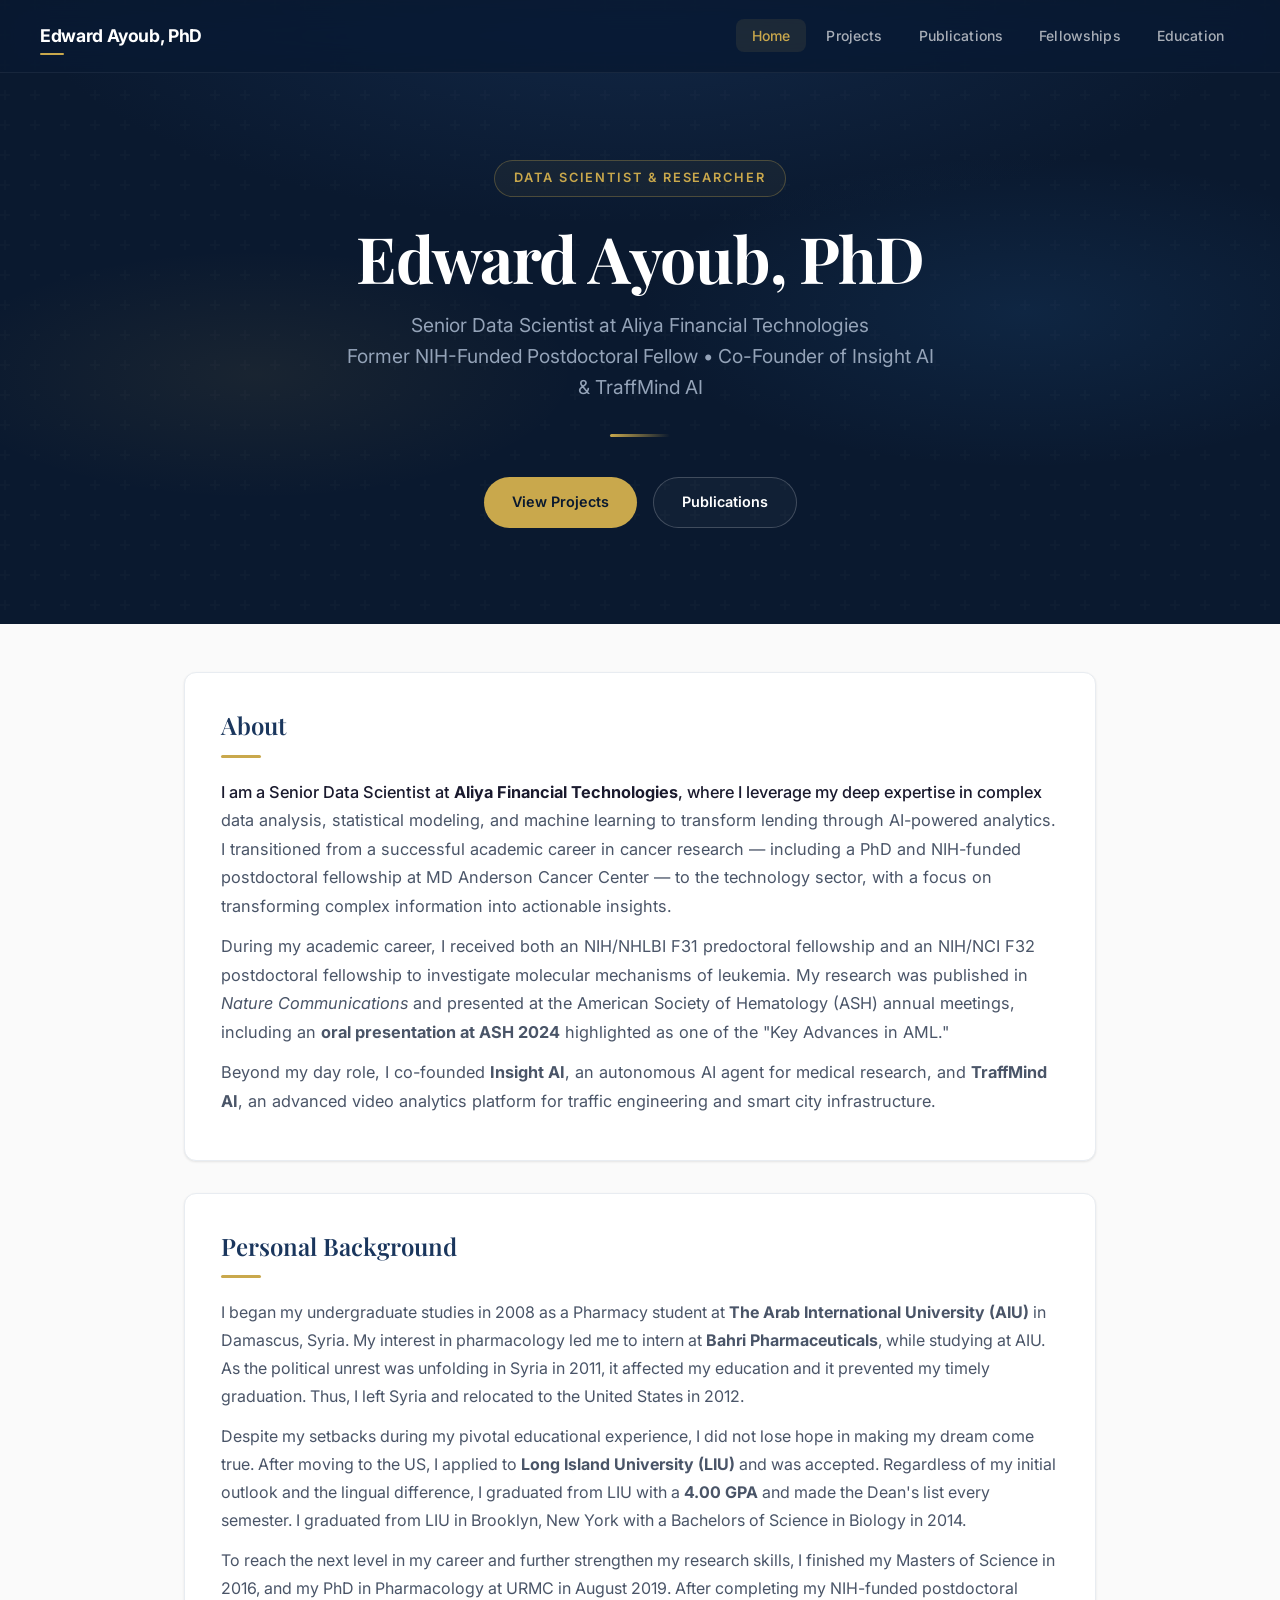
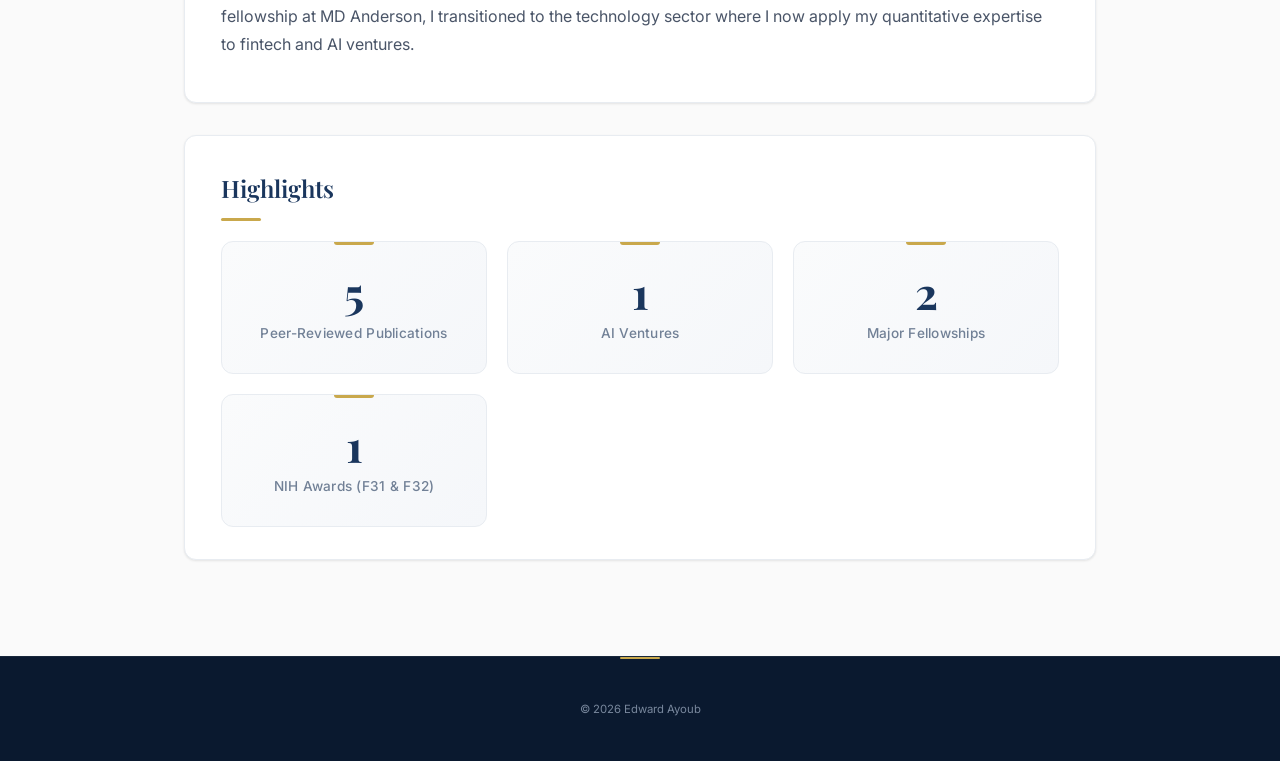
==== commit 28672972: "added publciations" ====
--- a/index.html
+++ b/index.html
@@ -69,8 +69,8 @@
       <h2>Highlights</h2>
       <div class="highlights">
         <div class="highlight-card reveal reveal-delay-1">
-          <div class="number" data-count="10" data-suffix="+">0</div>
-          <div class="label">Publications &amp; Presentations</div>
+          <div class="number" data-count="11" data-suffix="">0</div>
+          <div class="label">Peer-Reviewed Publications</div>
         </div>
         <div class="highlight-card reveal reveal-delay-2">
           <div class="number" data-count="3" data-suffix="">0</div>
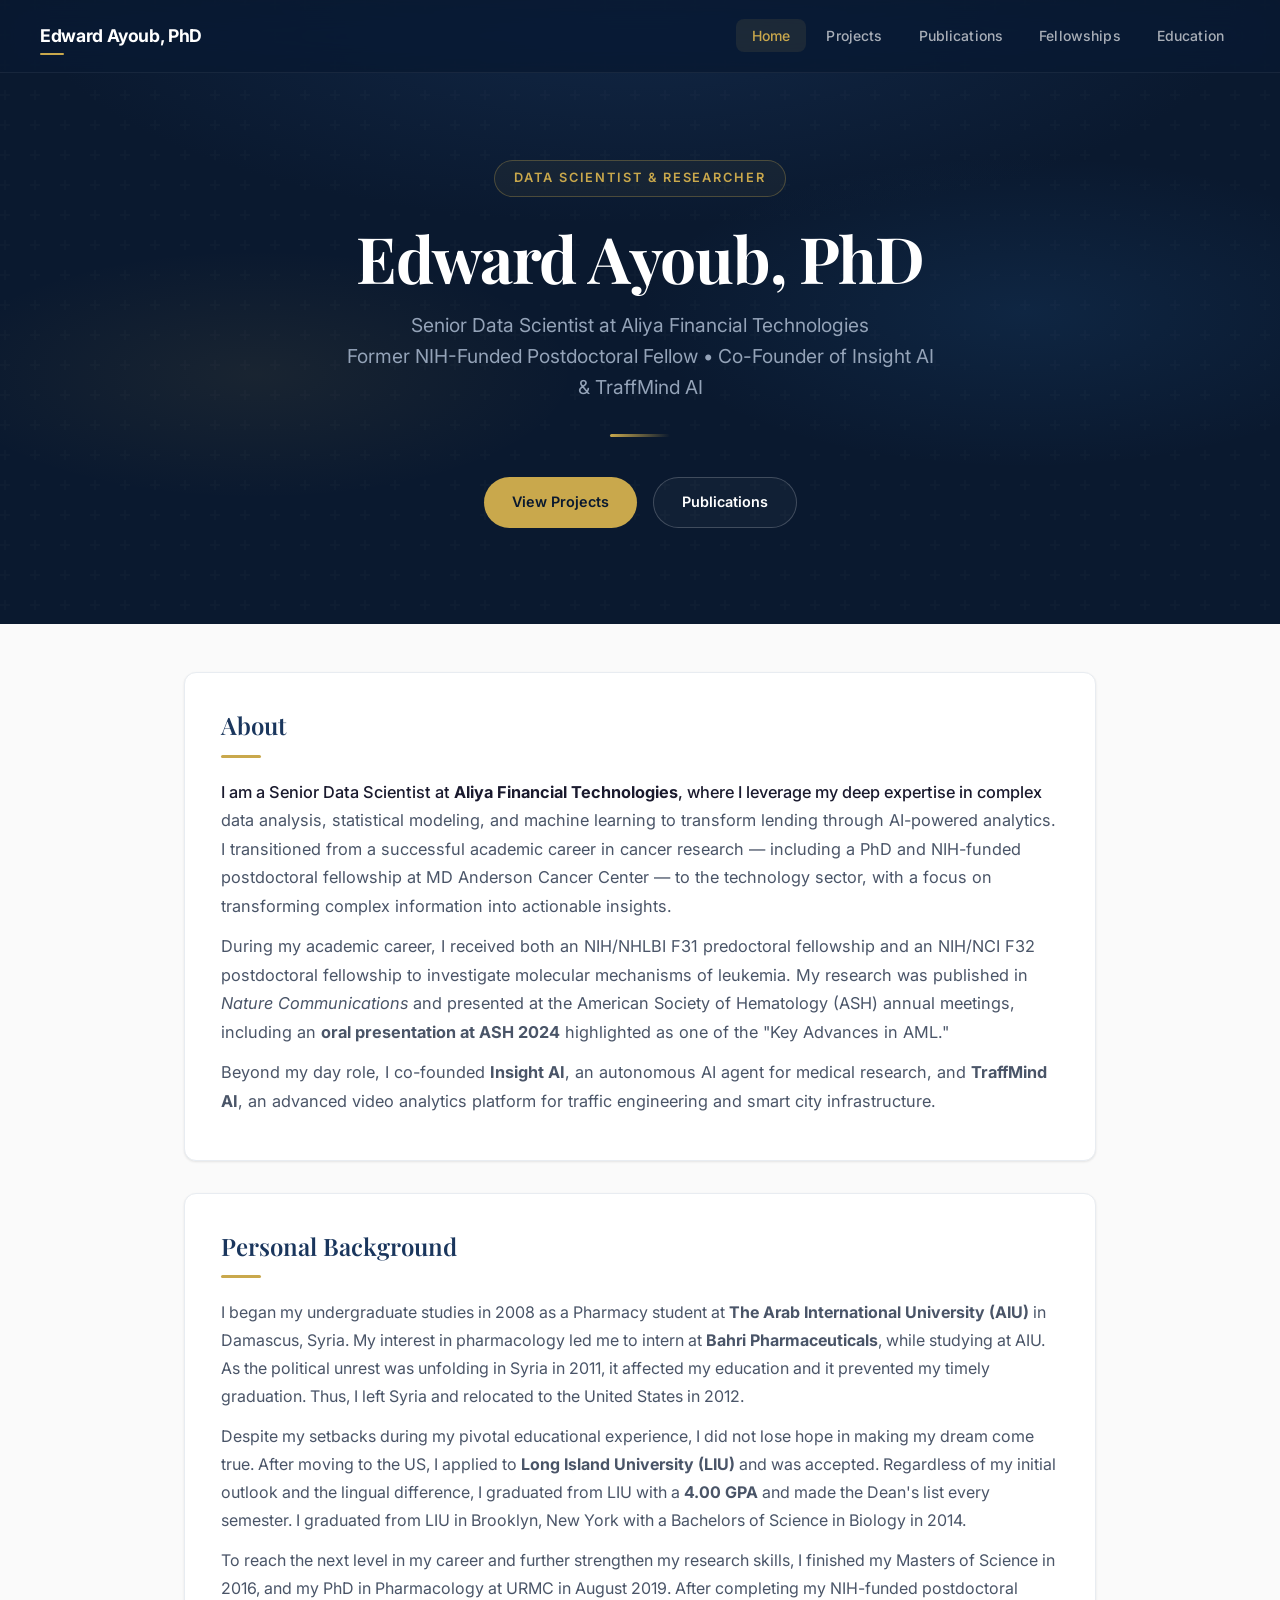
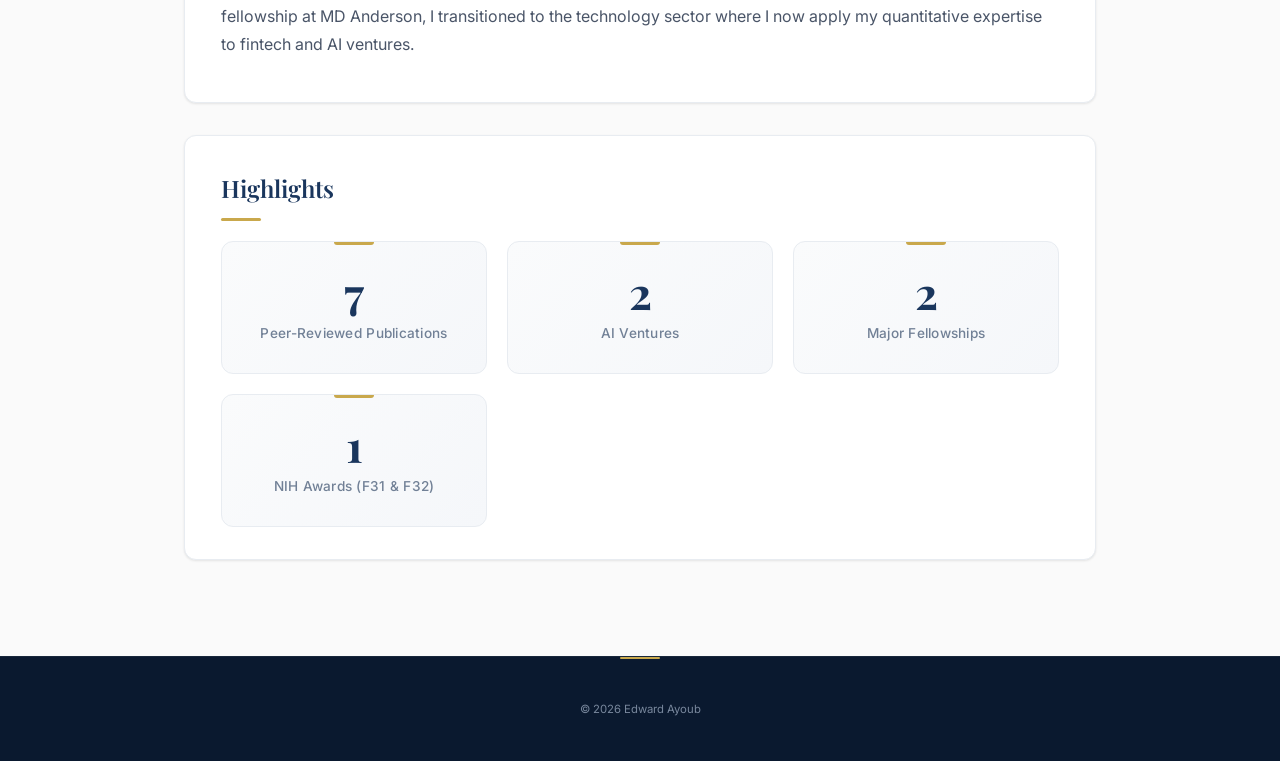
==== commit e7805dad: "Remove favicon by adding data: URI icon link to all HTML pages Co-authored-by: edwardayoub <11465203" ====
--- a/index.html
+++ b/index.html
@@ -6,6 +6,7 @@
   <title>Edward Ayoub, PhD</title>
   <meta name="description" content="Edward Ayoub, PhD — Senior Data Scientist at Aliya Financial Technologies. Former NIH-funded cancer researcher at MD Anderson. Co-founder of Insight AI and TraffMind AI." />
   <meta name="theme-color" content="#0a192f" />
+  <link rel="icon" href="data:," />
   <link rel="stylesheet" href="styles.css" />
 </head>
 <body>
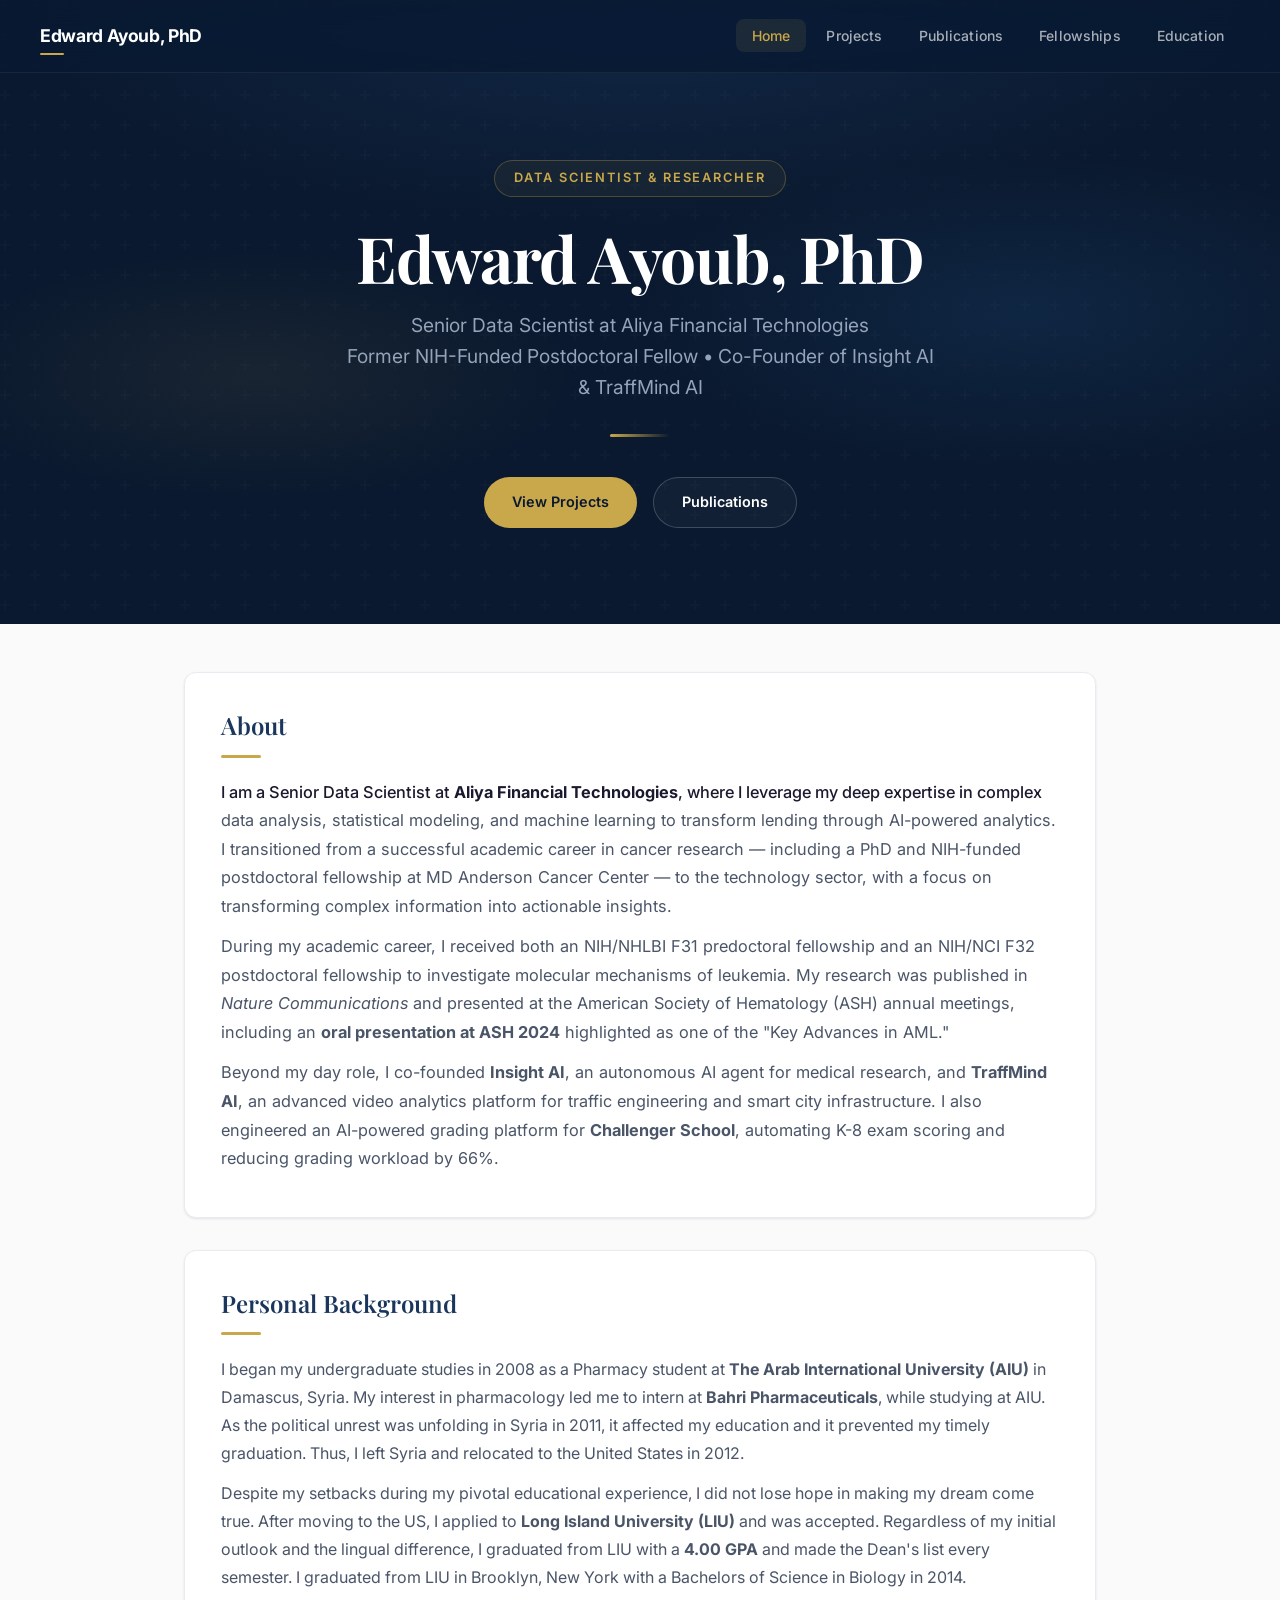
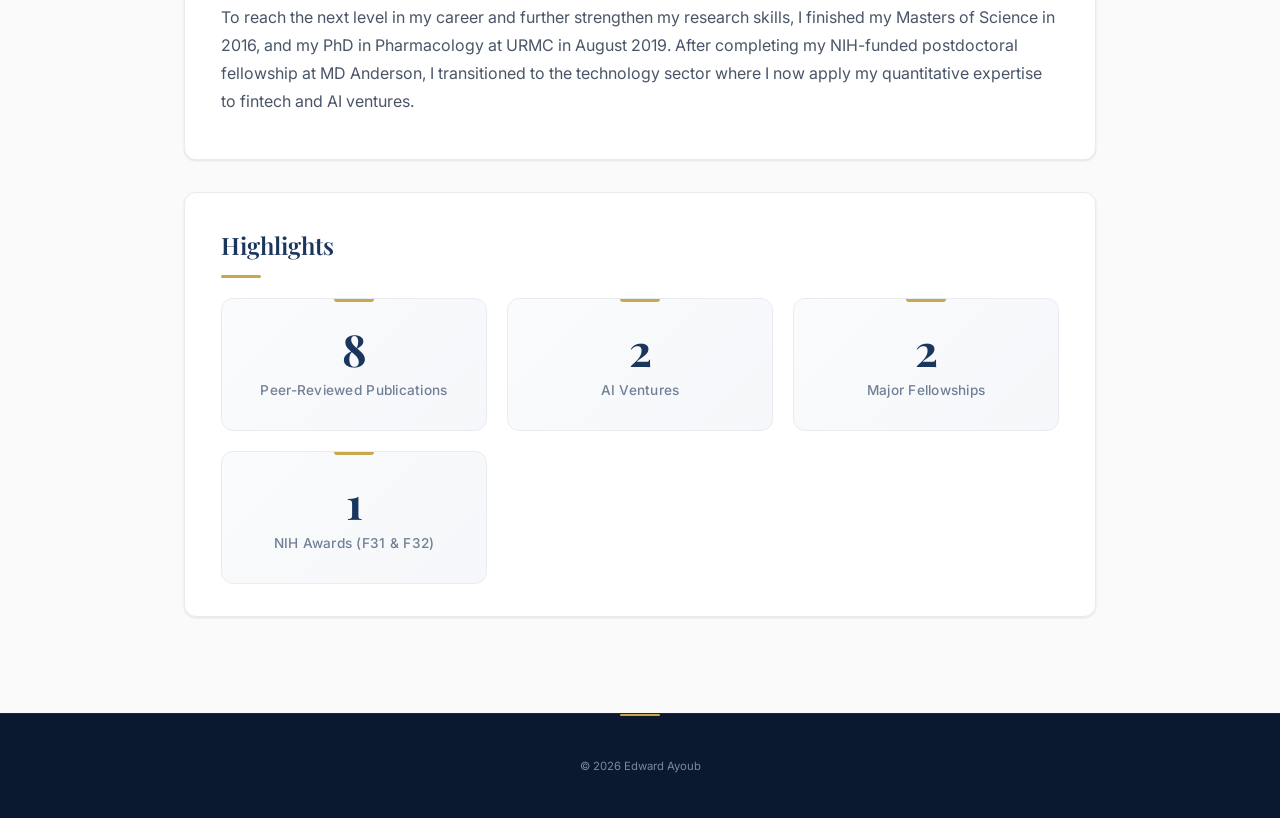
==== commit e367c5e0: "Add Challenger School project to website - Add Challenger School AI-Powered Grading Platform card to" ====
--- a/index.html
+++ b/index.html
@@ -49,7 +49,7 @@
         During my academic career, I received both an NIH/NHLBI F31 predoctoral fellowship and an NIH/NCI F32 postdoctoral fellowship to investigate molecular mechanisms of leukemia. My research was published in <em>Nature Communications</em> and presented at the American Society of Hematology (ASH) annual meetings, including an <strong>oral presentation at ASH 2024</strong> highlighted as one of the "Key Advances in AML."
       </p>
       <p>
-        Beyond my day role, I co-founded <strong>Insight AI</strong>, an autonomous AI agent for medical research, and <strong>TraffMind AI</strong>, an advanced video analytics platform for traffic engineering and smart city infrastructure.
+        Beyond my day role, I co-founded <strong>Insight AI</strong>, an autonomous AI agent for medical research, and <strong>TraffMind AI</strong>, an advanced video analytics platform for traffic engineering and smart city infrastructure. I also engineered an AI-powered grading platform for <strong>Challenger School</strong>, automating K-8 exam scoring and reducing grading workload by 66%.
       </p>
     </section>
 
@@ -74,7 +74,7 @@
           <div class="label">Peer-Reviewed Publications</div>
         </div>
         <div class="highlight-card reveal reveal-delay-2">
-          <div class="number" data-count="3" data-suffix="">0</div>
+          <div class="number" data-count="4" data-suffix="">0</div>
           <div class="label">AI Ventures</div>
         </div>
         <div class="highlight-card reveal reveal-delay-3">
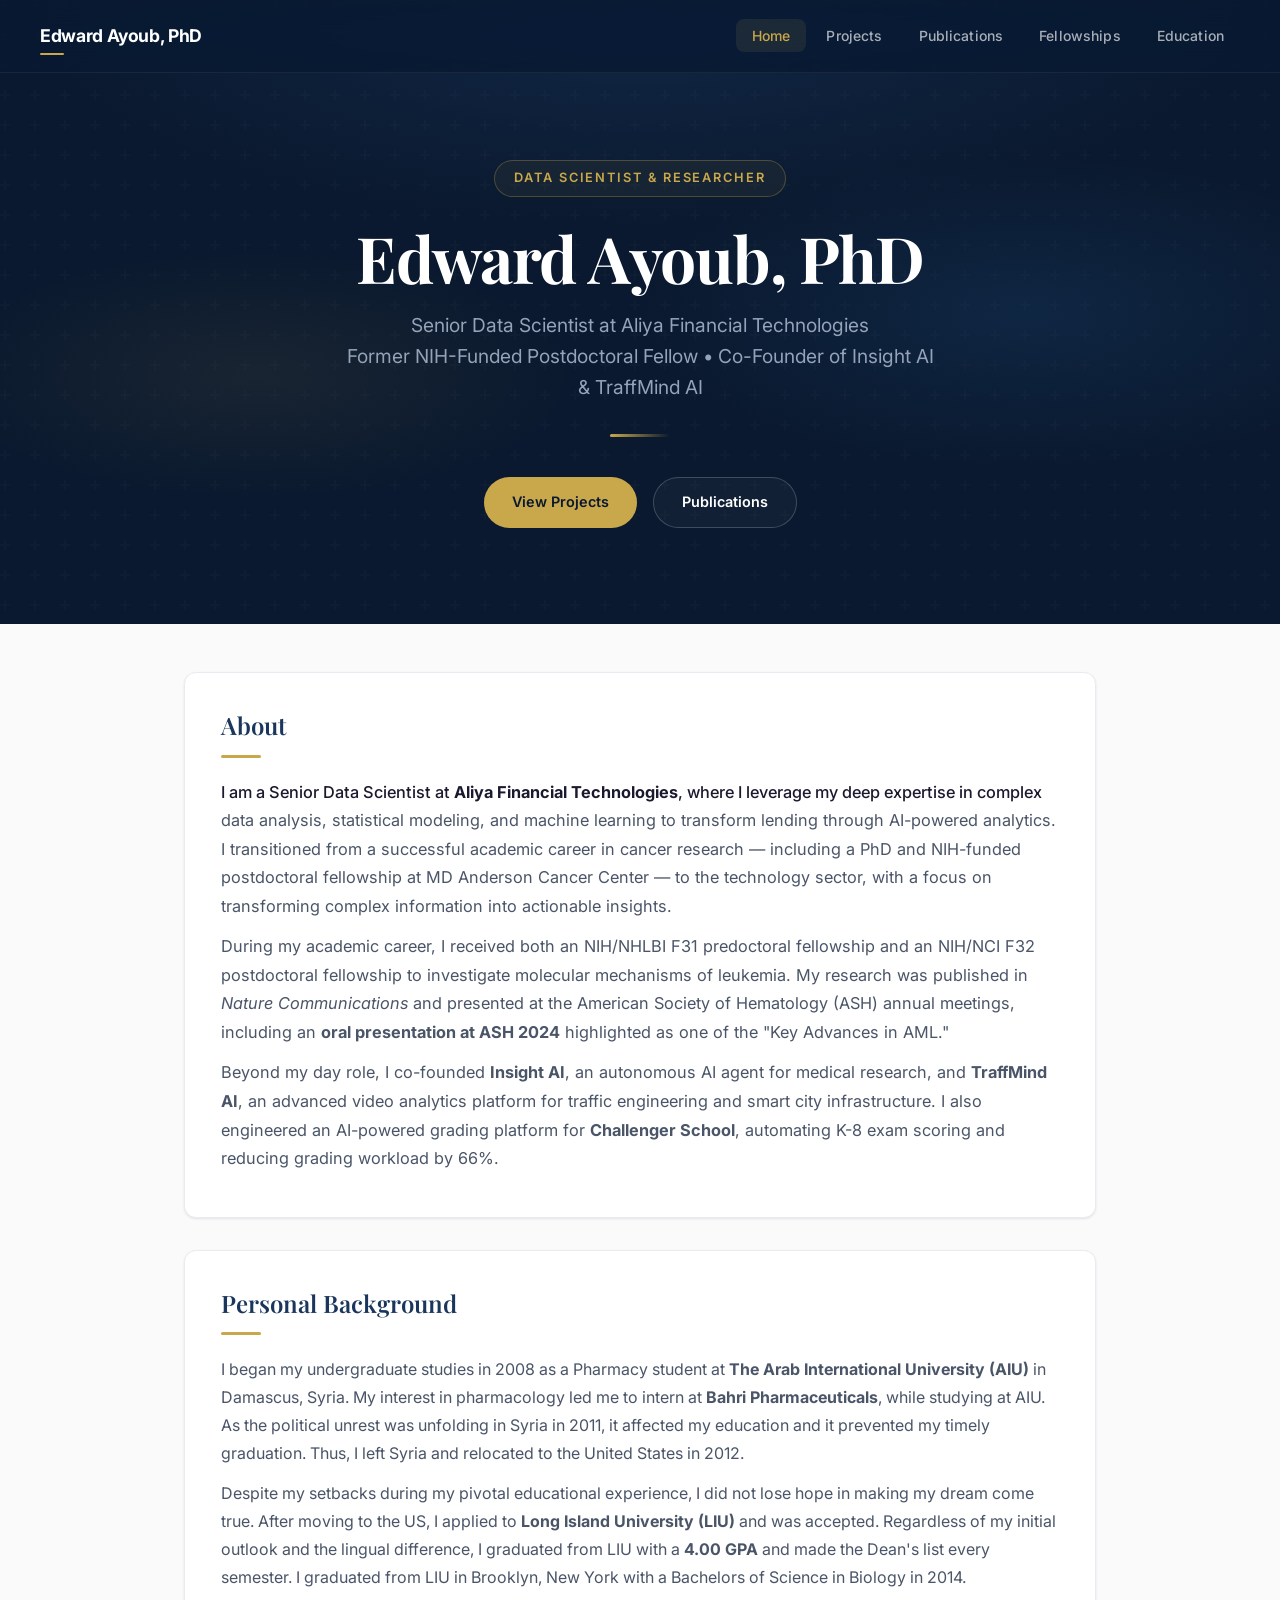
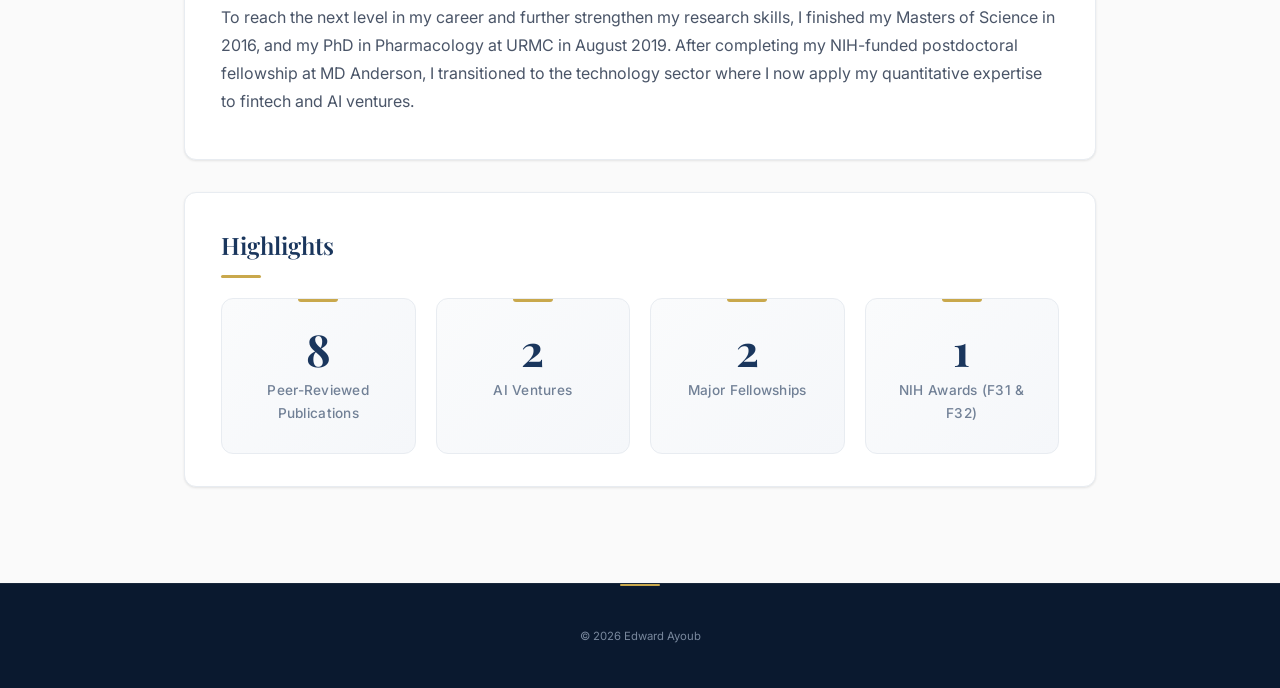
==== commit 05d0da73: "Add Blood Cancer Discovery 2026 publication Adds Senapati et al. CBF-AML FLAG phase 2 trial paper (P" ====
--- a/index.html
+++ b/index.html
@@ -70,7 +70,7 @@
       <h2>Highlights</h2>
       <div class="highlights">
         <div class="highlight-card reveal reveal-delay-1">
-          <div class="number" data-count="11" data-suffix="">0</div>
+          <div class="number" data-count="12" data-suffix="">0</div>
           <div class="label">Peer-Reviewed Publications</div>
         </div>
         <div class="highlight-card reveal reveal-delay-2">
--- a/styles.css
+++ b/styles.css
@@ -675,7 +675,7 @@
    ═══════════════════════════════════════════════════════ */
 .highlights {
   display: grid;
-  grid-template-columns: repeat(auto-fit, minmax(200px, 1fr));
+  grid-template-columns: repeat(4, 1fr);
   gap: 1.25rem;
   margin-top: 1.25rem;
 }
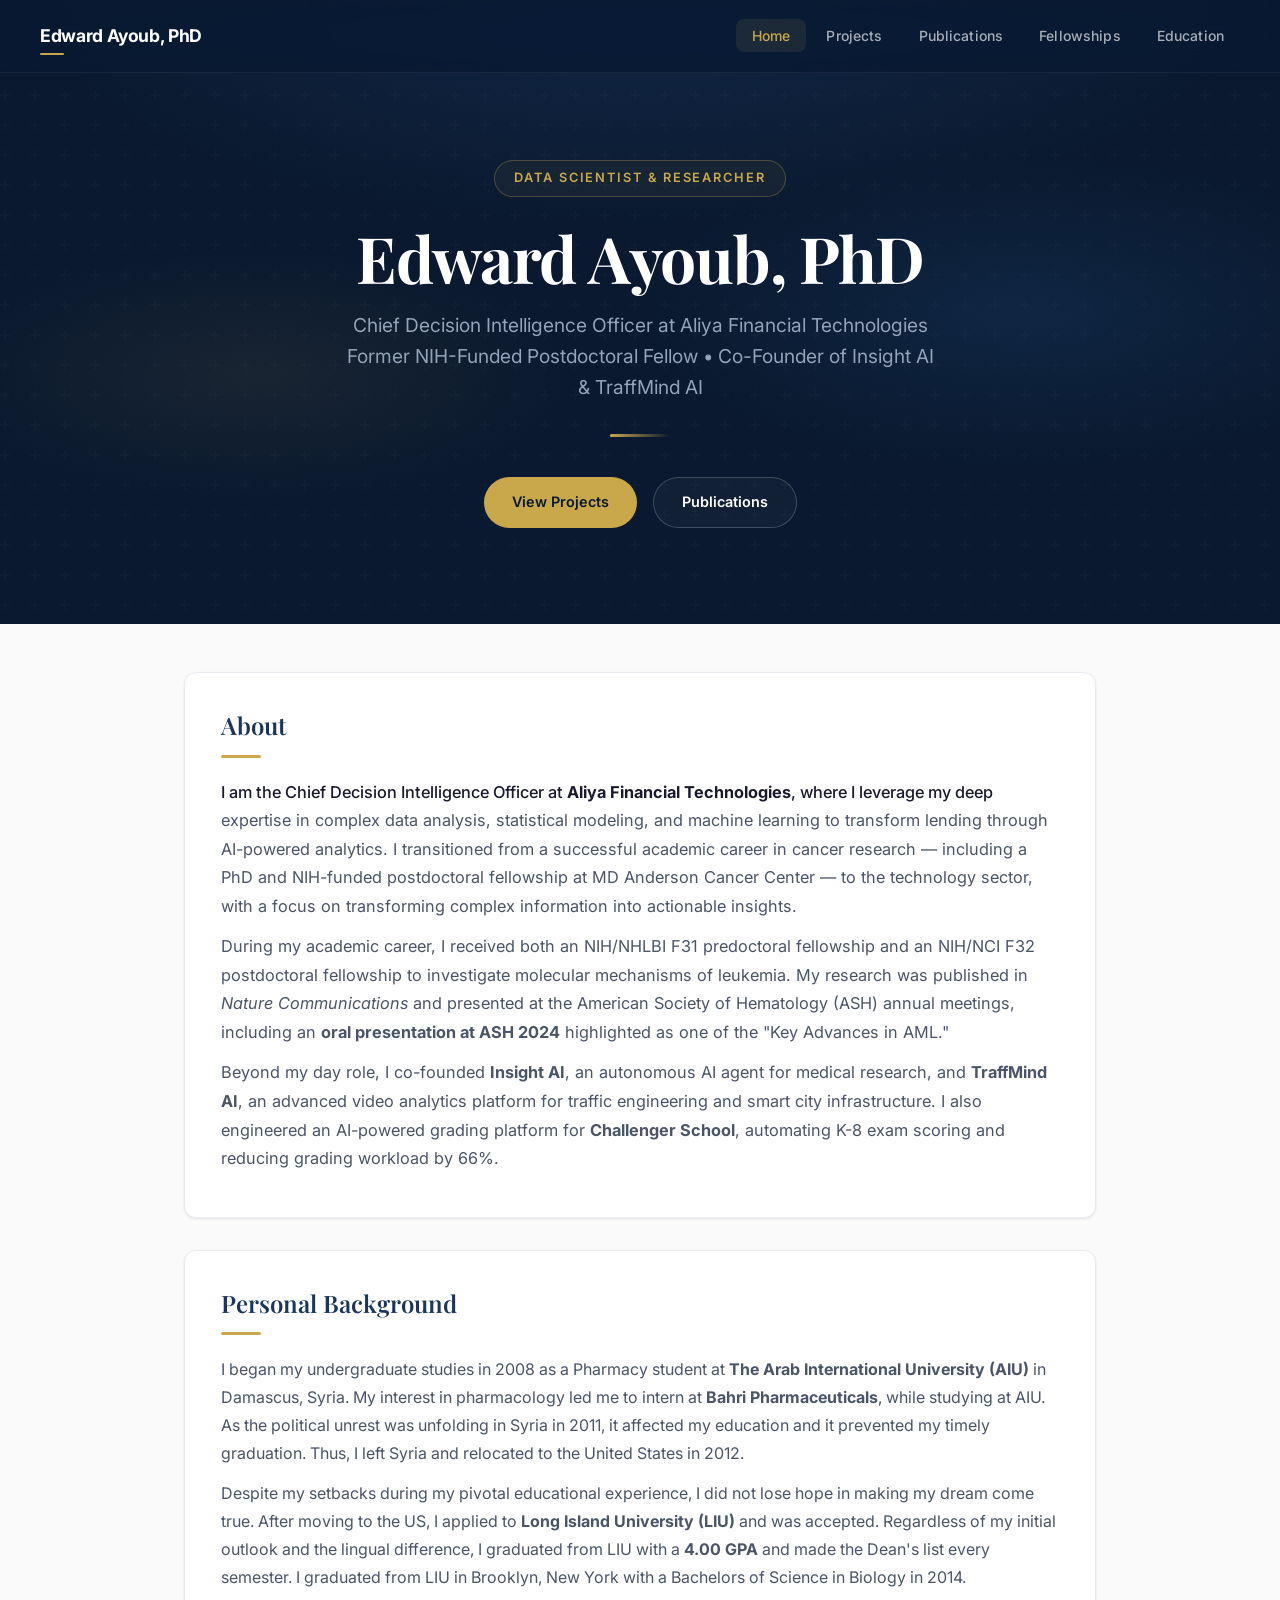
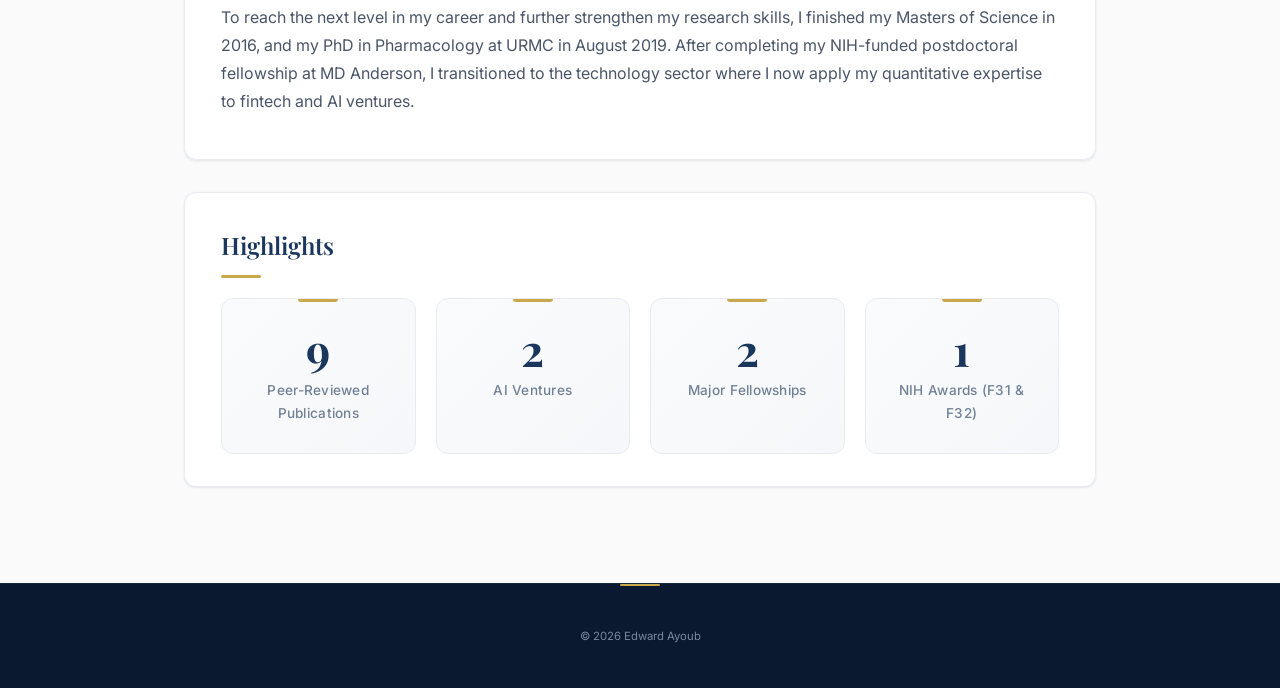
==== commit 869e43d9: "Update role title, add 2026 publications and per-year chart - Title: Chief Decision Intelligence Off" ====
--- a/index.html
+++ b/index.html
@@ -4,7 +4,7 @@
   <meta charset="utf-8" />
   <meta name="viewport" content="width=device-width, initial-scale=1" />
   <title>Edward Ayoub, PhD</title>
-  <meta name="description" content="Edward Ayoub, PhD — Senior Data Scientist at Aliya Financial Technologies. Former NIH-funded cancer researcher at MD Anderson. Co-founder of Insight AI and TraffMind AI." />
+  <meta name="description" content="Edward Ayoub, PhD — Chief Decision Intelligence Officer at Aliya Financial Technologies. Former NIH-funded cancer researcher at MD Anderson. Co-founder of Insight AI and TraffMind AI." />
   <meta name="theme-color" content="#0a192f" />
   <link rel="icon" href="data:," />
   <link rel="stylesheet" href="styles.css" />
@@ -29,7 +29,7 @@
     <div class="hero-content">
       <div class="hero-label reveal">Data Scientist &amp; Researcher</div>
       <h1 class="reveal reveal-delay-1">Edward Ayoub, PhD</h1>
-      <p class="subtitle reveal reveal-delay-2">Senior Data Scientist at Aliya Financial Technologies<br />Former NIH-Funded Postdoctoral Fellow &bull; Co-Founder of Insight AI &amp; TraffMind AI</p>
+      <p class="subtitle reveal reveal-delay-2">Chief Decision Intelligence Officer at Aliya Financial Technologies<br />Former NIH-Funded Postdoctoral Fellow &bull; Co-Founder of Insight AI &amp; TraffMind AI</p>
       <div class="hero-divider reveal reveal-delay-3"></div>
       <div class="hero-links reveal reveal-delay-3">
         <a href="projects.html" class="btn-primary">View Projects</a>
@@ -43,7 +43,7 @@
     <section class="section-card intro-section reveal">
       <h2>About</h2>
       <p>
-        I am a Senior Data Scientist at <strong>Aliya Financial Technologies</strong>, where I leverage my deep expertise in complex data analysis, statistical modeling, and machine learning to transform lending through AI-powered analytics. I transitioned from a successful academic career in cancer research — including a PhD and NIH-funded postdoctoral fellowship at MD Anderson Cancer Center — to the technology sector, with a focus on transforming complex information into actionable insights.
+        I am the Chief Decision Intelligence Officer at <strong>Aliya Financial Technologies</strong>, where I leverage my deep expertise in complex data analysis, statistical modeling, and machine learning to transform lending through AI-powered analytics. I transitioned from a successful academic career in cancer research — including a PhD and NIH-funded postdoctoral fellowship at MD Anderson Cancer Center — to the technology sector, with a focus on transforming complex information into actionable insights.
       </p>
       <p>
         During my academic career, I received both an NIH/NHLBI F31 predoctoral fellowship and an NIH/NCI F32 postdoctoral fellowship to investigate molecular mechanisms of leukemia. My research was published in <em>Nature Communications</em> and presented at the American Society of Hematology (ASH) annual meetings, including an <strong>oral presentation at ASH 2024</strong> highlighted as one of the "Key Advances in AML."
@@ -70,7 +70,7 @@
       <h2>Highlights</h2>
       <div class="highlights">
         <div class="highlight-card reveal reveal-delay-1">
-          <div class="number" data-count="12" data-suffix="">0</div>
+          <div class="number" data-count="15" data-suffix="">0</div>
           <div class="label">Peer-Reviewed Publications</div>
         </div>
         <div class="highlight-card reveal reveal-delay-2">
--- a/styles.css
+++ b/styles.css
@@ -568,6 +568,180 @@
   padding-bottom: 0;
 }
 
+.pub-item.pub-hidden {
+  display: none;
+}
+
+/* ── Publications per year chart ── */
+.pub-chart-wrap {
+  background: var(--bg-alt);
+  border: 1px solid var(--border);
+  border-radius: var(--radius);
+  padding: 1.25rem 1.25rem 1rem;
+  margin-bottom: 2rem;
+}
+
+.pub-chart {
+  display: flex;
+  align-items: stretch;
+  gap: 6px;
+  height: 170px;
+}
+
+.pub-bar {
+  flex: 1 1 0;
+  min-width: 0;
+  display: flex;
+  flex-direction: column;
+  align-items: center;
+  background: none;
+  border: none;
+  padding: 0;
+  font: inherit;
+  cursor: pointer;
+  transition: opacity var(--transition);
+}
+
+.pub-bar:disabled {
+  cursor: default;
+}
+
+.pub-bar-count {
+  height: 1.2rem;
+  font-size: 0.75rem;
+  font-weight: 600;
+  color: var(--text-secondary);
+}
+
+.pub-bar-track {
+  flex: 1;
+  width: 100%;
+  display: flex;
+  align-items: flex-end;
+  border-bottom: 2px solid var(--border);
+}
+
+.pub-bar-fill {
+  width: 100%;
+  height: 0;
+  display: flex;
+  flex-direction: column;
+  border-radius: 4px 4px 0 0;
+  overflow: hidden;
+  transition: height 0.9s cubic-bezier(0.22, 1, 0.36, 1), transform var(--transition), box-shadow var(--transition);
+  transform-origin: bottom;
+}
+
+.pub-chart.grown .pub-bar-fill {
+  height: var(--h);
+}
+
+.pub-chart.grown .pub-bar:nth-child(odd) .pub-bar-fill {
+  transition-delay: 0.05s;
+}
+
+.seg {
+  flex-basis: 0;
+  min-height: 0;
+}
+
+.seg-journal,
+.swatch-journal {
+  background: var(--accent-light);
+}
+
+.seg-preprint,
+.swatch-preprint {
+  background: var(--gold);
+}
+
+.pub-bar-year {
+  height: 1.4rem;
+  padding-top: 0.3rem;
+  font-size: 0.72rem;
+  color: var(--muted);
+  white-space: nowrap;
+}
+
+.pub-bar:not(:disabled):hover .pub-bar-fill,
+.pub-bar:focus-visible .pub-bar-fill {
+  box-shadow: 0 0 0 2px var(--card), 0 0 0 4px var(--accent-glow);
+}
+
+.pub-bar:focus-visible {
+  outline: none;
+}
+
+.pub-bar.dimmed {
+  opacity: 0.3;
+}
+
+.pub-bar.selected .pub-bar-count,
+.pub-bar.selected .pub-bar-year {
+  color: var(--accent);
+  font-weight: 700;
+}
+
+.pub-chart-footer {
+  display: flex;
+  flex-wrap: wrap;
+  justify-content: space-between;
+  align-items: center;
+  gap: 0.5rem 1rem;
+  margin-top: 0.75rem;
+  font-size: 0.82rem;
+  color: var(--muted);
+}
+
+.pub-legend {
+  display: flex;
+  gap: 1rem;
+}
+
+.pub-legend span {
+  display: inline-flex;
+  align-items: center;
+  gap: 0.4rem;
+}
+
+.swatch {
+  display: inline-block;
+  width: 10px;
+  height: 10px;
+  border-radius: 2px;
+}
+
+.pub-filter-status strong {
+  color: var(--text);
+}
+
+.pub-clear {
+  background: none;
+  border: none;
+  padding: 0;
+  font: inherit;
+  color: var(--accent-light);
+  font-weight: 600;
+  cursor: pointer;
+  text-decoration: underline;
+  text-underline-offset: 2px;
+}
+
+.pub-clear:hover {
+  color: var(--gold);
+}
+
+@media (max-width: 600px) {
+  .pub-chart {
+    gap: 3px;
+    height: 140px;
+  }
+
+  .pub-bar:not(.selected) .pub-bar-year.alt {
+    visibility: hidden;
+  }
+}
+
 .pub-title {
   font-weight: 600;
   font-size: 0.98rem;
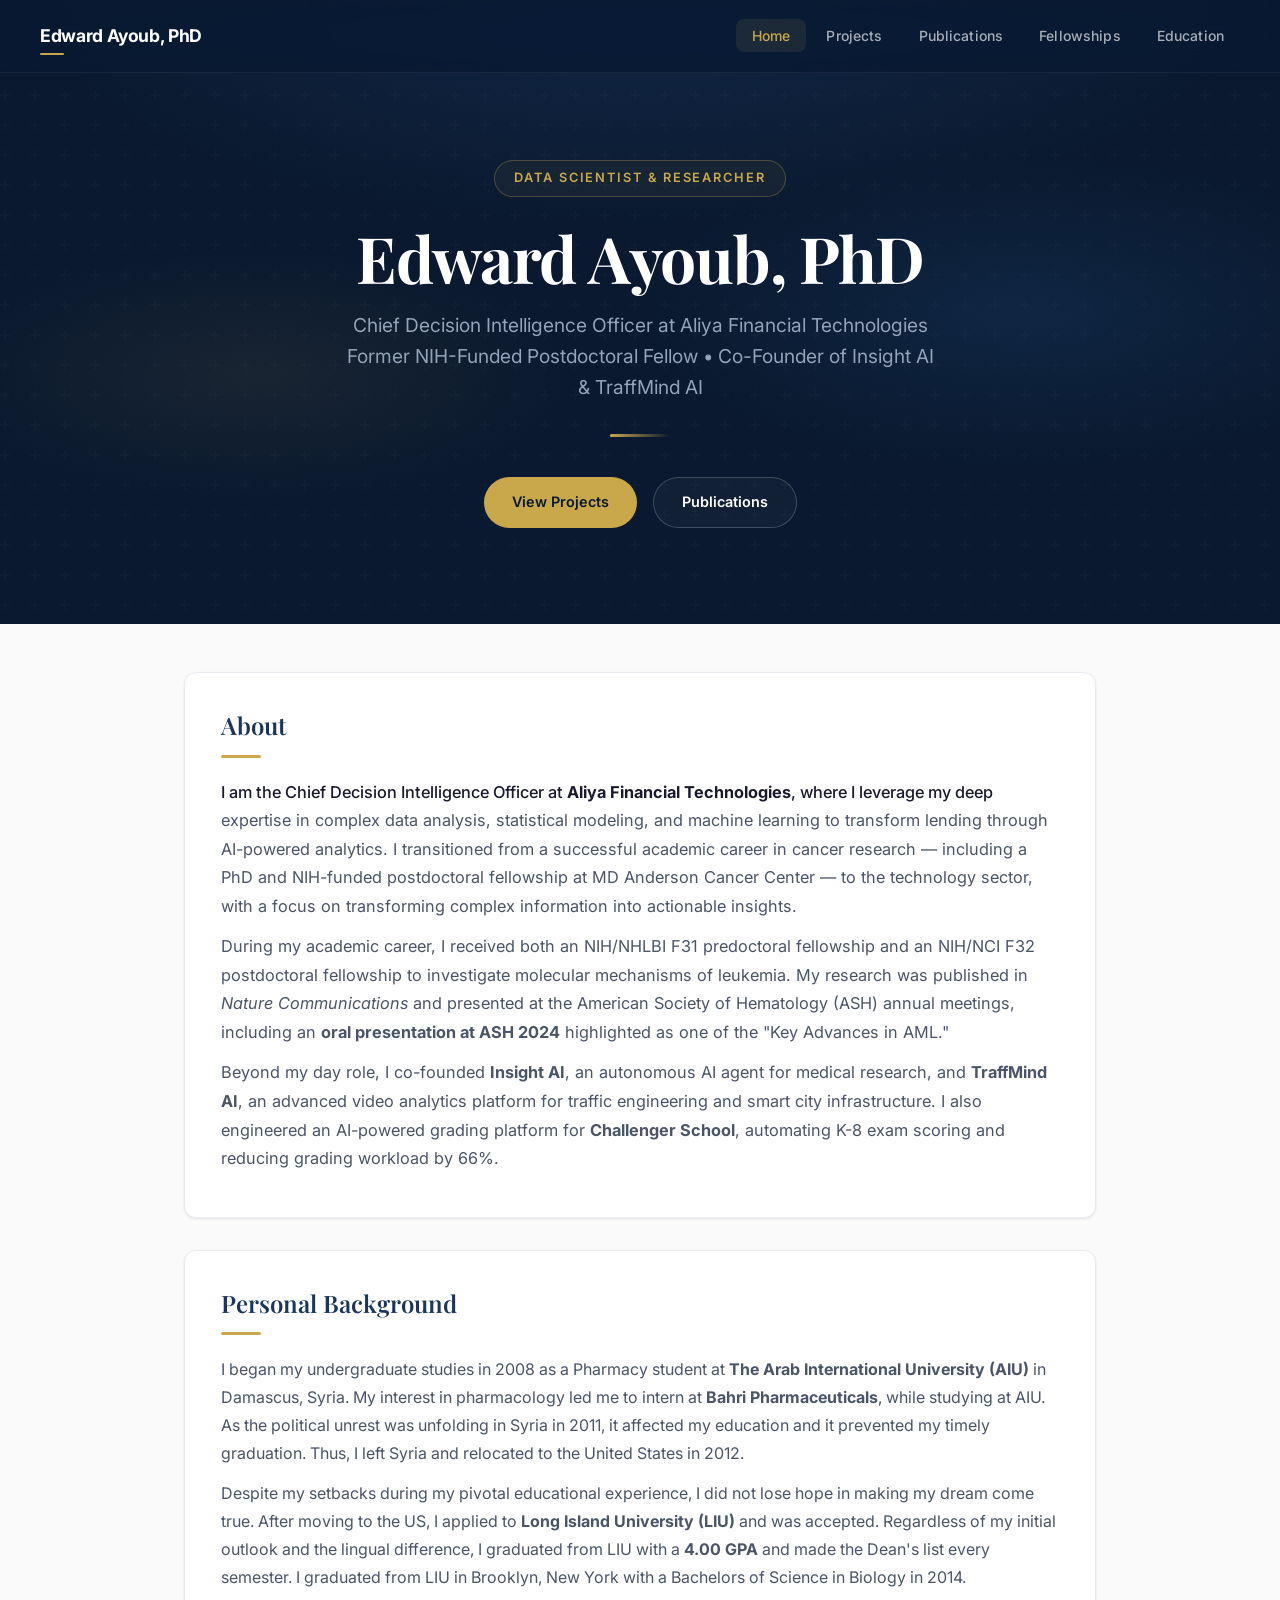
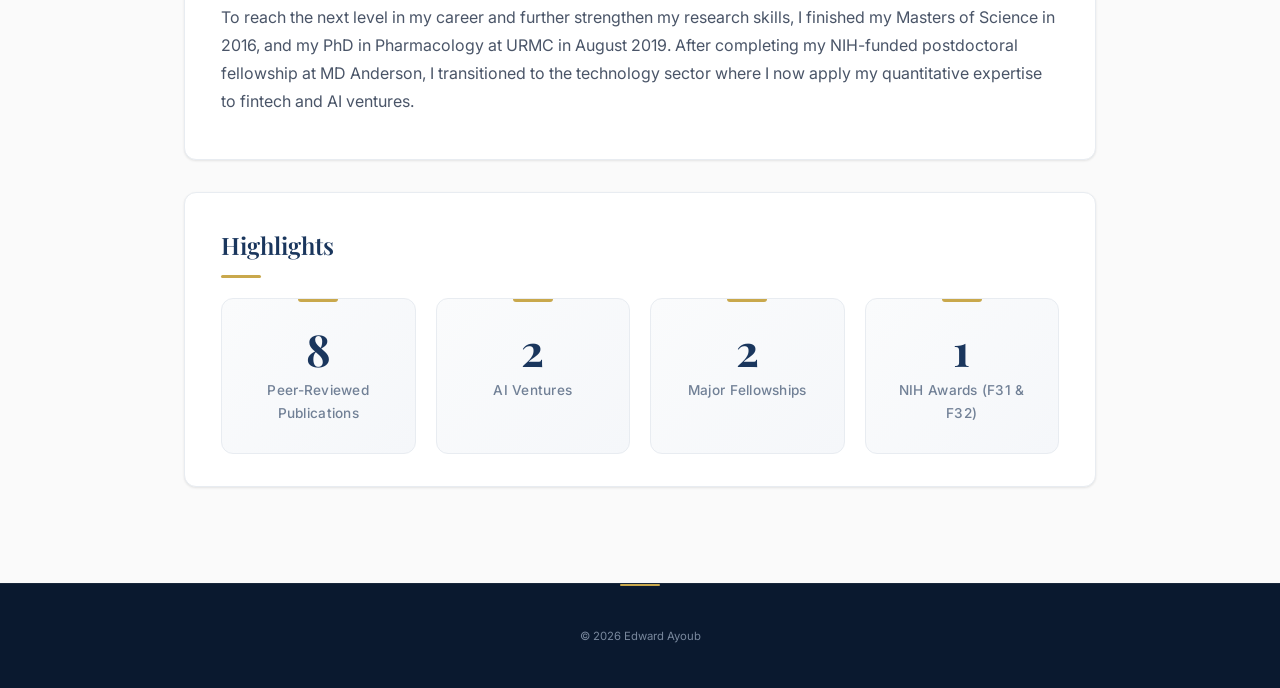
==== commit 22dc7016: "Add PLK4 Blood Neoplasia paper; update 2026 volumes/issues Co-Authored-By: Claude Opus 5.5 <noreply@" ====
--- a/index.html
+++ b/index.html
@@ -70,7 +70,7 @@
       <h2>Highlights</h2>
       <div class="highlights">
         <div class="highlight-card reveal reveal-delay-1">
-          <div class="number" data-count="15" data-suffix="">0</div>
+          <div class="number" data-count="16" data-suffix="">0</div>
           <div class="label">Peer-Reviewed Publications</div>
         </div>
         <div class="highlight-card reveal reveal-delay-2">
